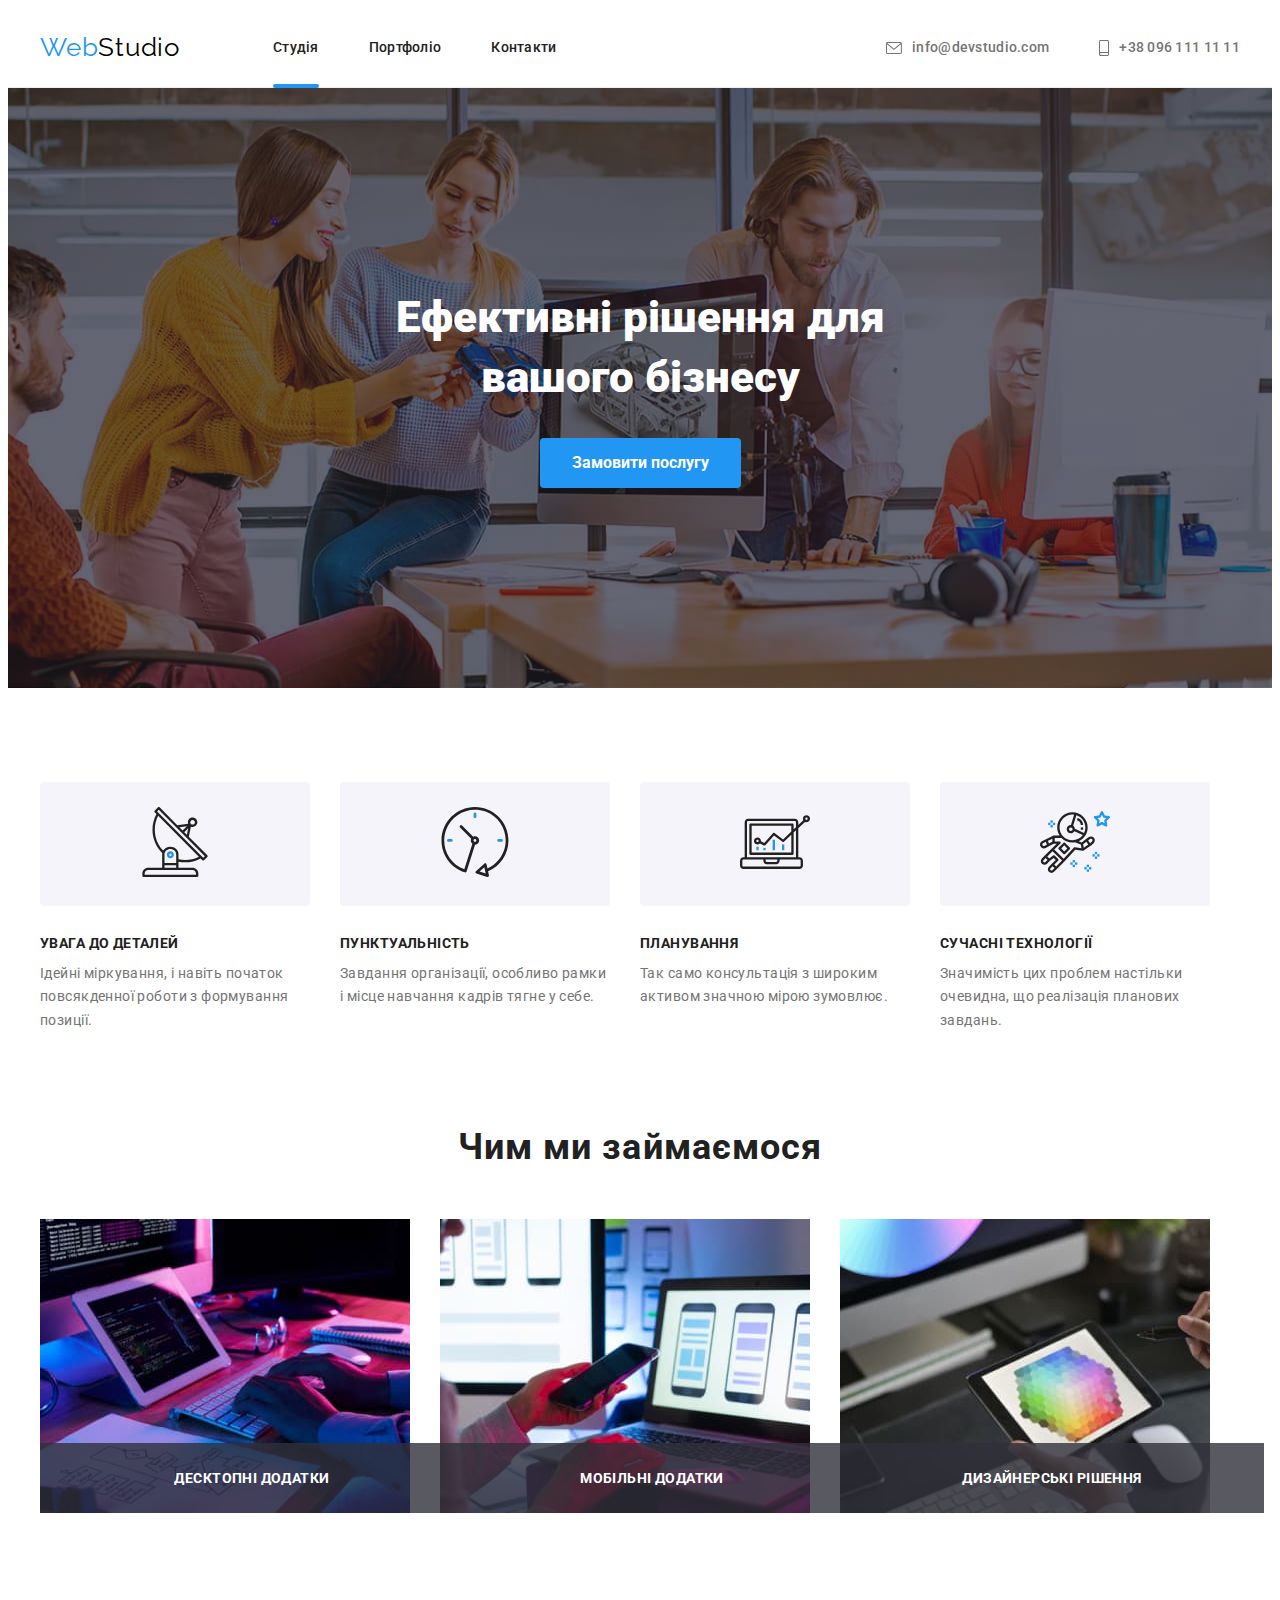
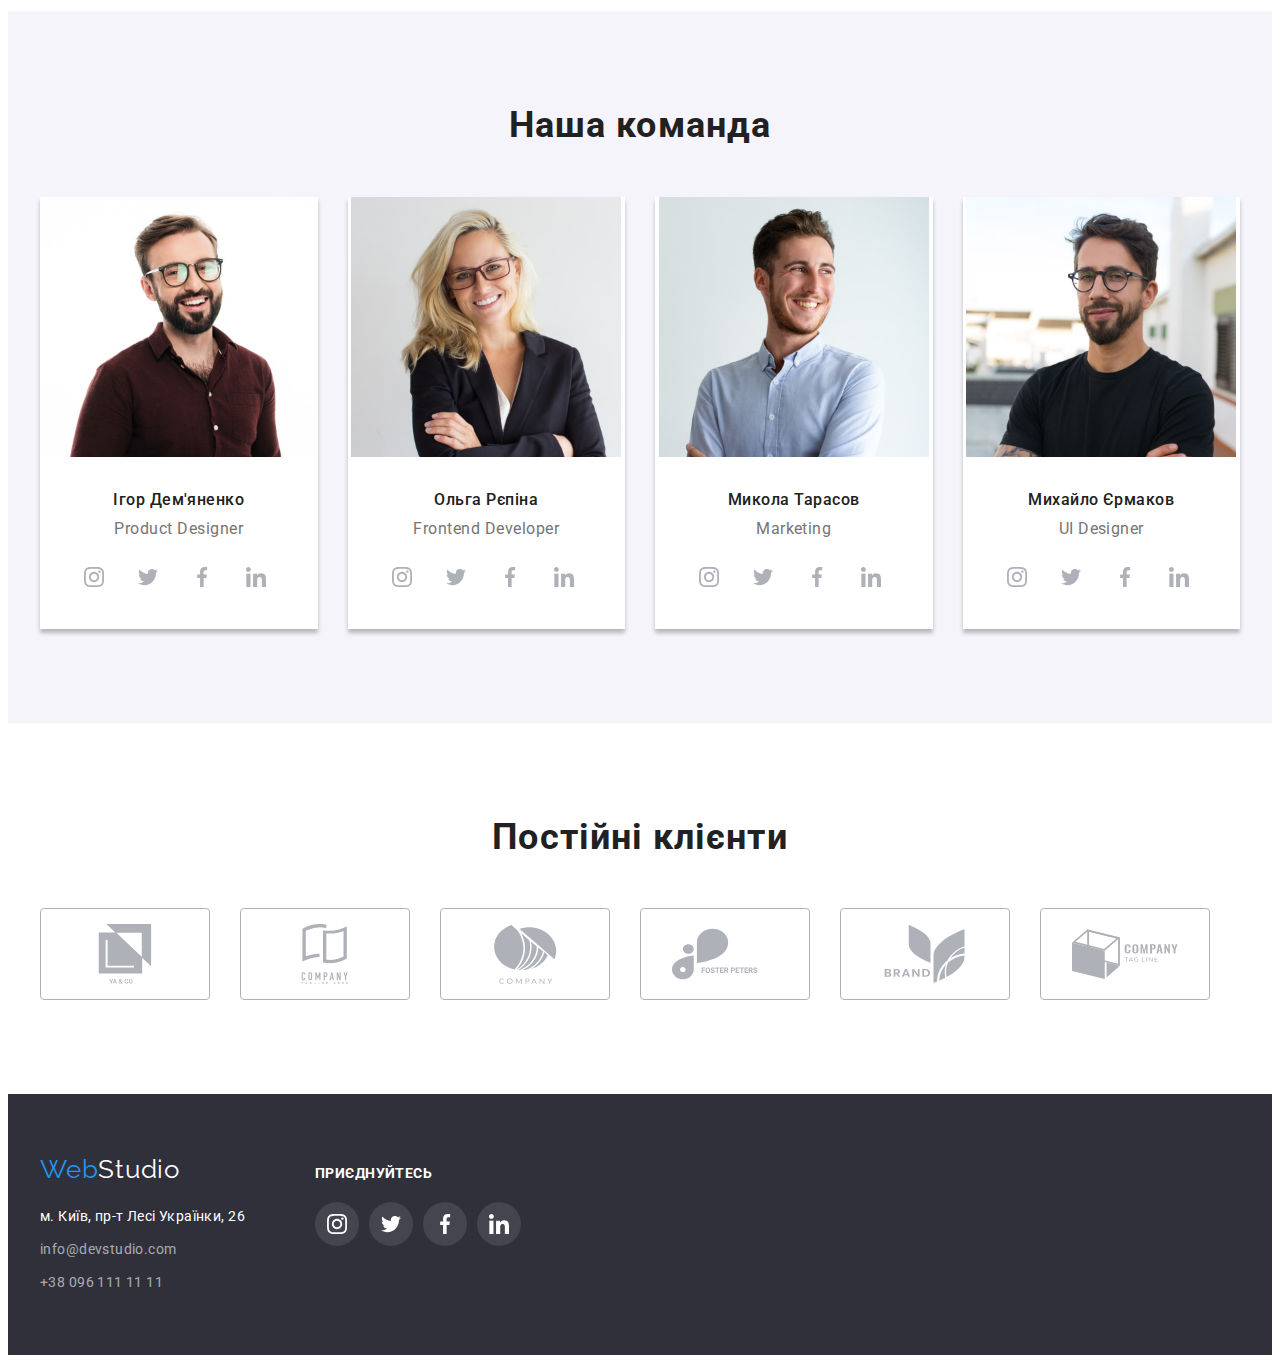
==== index.html @ aee9a431 "add" ====
<!DOCTYPE html>
<html lang="ua">
  <head>
    <meta charset="UTF-8" />
    <meta http-equiv="X-UA-Compatible" content="IE=edge" />
    <meta name="viewport" content="width=device-width, initial-scale=1.0" />
    <title>Студія</title>
    <link rel="preconnect" href="https://fonts.googleapis.com" />
    <link rel="preconnect" href="https://fonts.gstatic.com" crossorigin />
    <link
      href="https://fonts.googleapis.com/css2?family=Raleway:wght@700&family=Roboto:wght@400;500;700;900&display=swap"
      rel="stylesheet"
    />
    <link
      rel="stylesheet"
      href="https://cdnjs.cloudflare.com/ajax/libs/modern-normalize/1.1.0/modern-normalize.min.css"
      integrity="sha512-wpPYUAdjBVSE4KJnH1VR1HeZfpl1ub8YT/NKx4PuQ5NmX2tKuGu6U/JRp5y+Y8XG2tV+wKQpNHVUX03MfMFn9Q=="
      crossorigin="anonymous"
      referrerpolicy="no-referrer"
    />
    <link rel="stylesheet" href="./css/styles.css" />
  </head>
  <body class="body">
    <header class="header">
      <div class="container">
        <a href="" class="header-logo"
          ><span class="front-logo">Web</span>Studio</a
        >
        <nav class="header-nav">
          <ul class="header-list list">
            <li class="header-list-item">
              <a class="header-list-link link active-link studio" href="./index.html"
                >Студія</a>
            </li>
            <li class="header-list-item">
              <a
                class="header-list-link link active-link "
                href="./portfolio.html"
                >Портфоліо</a
              >
            </li>
            <li class="header-list-item">
              <a class="header-list-link link active-link" href="#">Контакти</a>
            </li>
          </ul>
        </nav>
        <div class="header-contacts">
          <ul class="header-list list">
            <li class="header-list-item">
              <a
                class="header-link link active-link"
                href="mailto:info@devstudio.com"
                ><svg class="header-icon-mail icon" width="16" height="12">
                  <use href="./images/icons.svg#icon-mail"></use></svg><span>info@devstudio.com</span></a
              >
            </li>
            <li class="header-list-item">
              <a class="header-link link active-link" href="tel:+380961111111"
                ><svg class="header-icon-tel icon" width="10" height="16">
                  <use href="./images/icons.svg#icon-tel"></use></svg><span>+38 096 111 11 11</span></a
              >
            </li>
          </ul>
        </div>
      </div>
    </header>
    <main>
      <!--Особливості-->
      <section class="hero">
        <div class="container" >
          <h1 class="hero-title">Ефективні рішення для вашого бізнесу</h1>
          <button class="hero-button button" type="button" data-modal-open>
            Замовити послугу
          </button>
        </div>
      </section>

      <!--Наші переваги-->
      <section class="benefits section">
        <div class="container">
          <!--<h2>Наші переваги</h2>-->
          <ul class="benefits-icon-list list">
            <li class="benefits-icon-item">
              <svg class="benefits-icon" width="70" height="70">
                <use href="./images/icons.svg#icon-antenna"></use>
              </svg>
            </li>
            <li class="benefits-icon-item">
              <svg class="benefits-icon" width="70" height="70">
                <use href="./images/icons.svg#icon-clock"></use>
              </svg>
            </li>
            <li class="benefits-icon-item">
              <svg class="benefits-icon" width="70" height="70">
                <use href="./images/icons.svg#icon-diagram"></use>
              </svg>
            </li>
            <li class="benefits-icon-item">
              <svg class="benefits-icon" width="70" height="70">
                <use href="./images/icons.svg#icon-astronaut"></use>
              </svg>
            </li>
          </ul>
          <ul class="benefits-list list">
            <li>
              <h3 class="benefits-title">УВАГА ДО ДЕТАЛЕЙ</h3>
              <p class="benefits-text">
                Ідейні міркування, і навіть початок повсякденної роботи з
                формування позиції.
              </p>
            </li>
            <li>
              <h3 class="benefits-title">ПУНКТУАЛЬНІСТЬ</h3>
              <p class="benefits-text">
                Завдання організації, особливо рамки і місце навчання кадрів
                тягне у себе.
              </p>
            </li>
            <li>
              <h3 class="benefits-title">ПЛАНУВАННЯ</h3>
              <p class="benefits-text">
                Так само консультація з широким активом значною мірою зумовлює.
              </p>
            </li>
            <li>
              <h3 class="benefits-title">СУЧАСНІ ТЕХНОЛОГІЇ</h3>
              <p class="benefits-text">
                Значимість цих проблем настільки очевидна, що реалізація
                планових завдань.
              </p>
            </li>
          </ul>
        </div>
      </section>
      <!--Чим займаємось-->
      <section class="profile section">
        <div class="container">
          <h2 class="profile-title">Чим ми займаємося</h2>
          <ul class="profile-list list">
            <li class="profile-box-item">
              <img src="./images/box1.jpg" alt="робота з кодом" width="370" />
              <div class="profile-box-img">
                <h3 class="profile-box-title">Десктопні додатки</h3>
              </div>
            </li>
            <li class="profile-box-item">
              <img src="./images/box2.jpg" alt="оптимізація" width="370" />
              <div class="profile-box-img">
                <h3 class="profile-box-title">Мобільні додатки</h3>
              </div>
            </li>
            <li class="profile-box-item"><img src="./images/box3.jpg" alt="дизайн" width="370" />
              <div class="profile-box-img">
                <h3 class="profile-box-title">Дизайнерські рішення</h3>
              </div>
            </li>
          </ul>
        </div>
      </section>
      <!--Команда-->
      <section class="team section">
        <div class="container">
          <h2 class="team-title">Наша команда</h2>
          <ul class="team-list list">
            <li class="team-item">
              <img
                src="./images/team1.jpg"
                alt="фото співробітника"
                width="270"
              />
              <div class="team-text">
                <h3 class="team-name">Ігор Дем'яненко</h3>
                <p class="team-profession">Product Designer</p>
                <ul class="cocial-icons list">
                  <li class="cocial-item">
                    <a href="" class="cocial-link link">
                      <svg class="cocial-icon" width="20" height="20">
                        <use href="./images/icons.svg#icon-instagram"></use>
                      </svg>
                    </a>
                  </li>
                  <li class="cocial-item">
                    <a href="" class="cocial-link link"
                      ><svg class="cocial-icon" width="20" height="20">
                        <use href="./images/icons.svg#icon-twitter"></use>
                      </svg>
                    </a>
                  </li>
                  <li class="cocial-item">
                    <a href="" class="cocial-link link"
                      ><svg class="cocial-icon" width="20" height="20">
                        <use href="./images/icons.svg#icon-facebook"></use>
                      </svg>
                    </a>
                  </li>
                  <li class="cocial-item">
                    <a href="" class="cocial-link link"
                      ><svg class="cocial-icon" width="20" height="20">
                        <use href="./images/icons.svg#icon-linkedin"></use>
                      </svg>
                    </a>
                  </li>
                </ul>
              </div>
            </li>
            <li class="team-item">
              <img
                src="./images/team2.jpg"
                alt="фото співробітника"
                width="270"
              />
              <div class="team-text">
                <h3 class="team-name">Ольга Рєпіна</h3>
                <p class="team-profession">Frontend Developer</p>
                <ul class="cocial-icons list">
                  <li class="cocial-item">
                    <a href="" class="cocial-link link">
                      <svg class="cocial-icon" width="20" height="20">
                        <use href="./images/icons.svg#icon-instagram"></use>
                      </svg>
                    </a>
                  </li>
                  <li class="cocial-item">
                    <a href="" class="cocial-link link"
                      ><svg class="cocial-icon" width="20" height="20">
                        <use href="./images/icons.svg#icon-twitter"></use>
                      </svg>
                    </a>
                  </li>
                  <li class="cocial-item">
                    <a href="" class="cocial-link link"
                      ><svg class="cocial-icon" width="20" height="20">
                        <use href="./images/icons.svg#icon-facebook"></use>
                      </svg>
                    </a>
                  </li>
                  <li class="cocial-item">
                    <a href="" class="cocial-link link"
                      ><svg class="cocial-icon" width="20" height="20">
                        <use href="./images/icons.svg#icon-linkedin"></use>
                      </svg>
                    </a>
                  </li>
                </ul>
              </div>
            </li>
            <li class="team-item">
              <img
                src="./images/team3.jpg"
                alt="фото співробітника"
                width="270"
              />
              <div class="team-text">
                <h3 class="team-name">Микола Тарасов</h3>
                <p class="team-profession">Marketing</p>
                <ul class="cocial-icons list">
                  <li class="cocial-item">
                    <a href="" class="cocial-link link">
                      <svg class="cocial-icon" width="20" height="20">
                        <use href="./images/icons.svg#icon-instagram"></use>
                      </svg>
                    </a>
                  </li>
                  <li class="cocial-item">
                    <a href="" class="cocial-link link"
                      ><svg class="cocial-icon" width="20" height="20">
                        <use href="./images/icons.svg#icon-twitter"></use>
                      </svg>
                    </a>
                  </li>
                  <li class="cocial-item">
                    <a href="" class="cocial-link link"
                      ><svg class="cocial-icon" width="20" height="20">
                        <use href="./images/icons.svg#icon-facebook"></use>
                      </svg>
                    </a>
                  </li>
                  <li class="cocial-item">
                    <a href="" class="cocial-link link"
                      ><svg class="cocial-icon" width="20" height="20">
                        <use href="./images/icons.svg#icon-linkedin"></use>
                      </svg>
                    </a>
                  </li>
                </ul>
              </div>
            </li>
            <li class="team-item">
              <img
                src="./images/team4.jpg"
                alt="фото співробітника"
                width="270"
              />
              <div class="team-text">
                <h3 class="team-name">Михайло Єрмаков</h3>
                <p class="team-profession">UI Designer</p>
                <ul class="cocial-icons list">
                  <li class="cocial-item">
                    <a href="" class="cocial-link link">
                      <svg class="cocial-icon" width="20" height="20">
                        <use href="./images/icons.svg#icon-instagram"></use>
                      </svg>
                    </a>
                  </li>
                  <li class="cocial-item">
                    <a href="" class="cocial-link link"
                      ><svg class="cocial-icon" width="20" height="20">
                        <use href="./images/icons.svg#icon-twitter"></use>
                      </svg>
                    </a>
                  </li>
                  <li class="cocial-item">
                    <a href="" class="cocial-link link"
                      ><svg class="cocial-icon" width="20" height="20">
                        <use href="./images/icons.svg#icon-facebook"></use>
                      </svg>
                    </a>
                  </li>
                  <li class="cocial-item">
                    <a href="" class="cocial-link link"
                      ><svg class="cocial-icon" width="20" height="20">
                        <use href="./images/icons.svg#icon-linkedin"></use>
                      </svg>
                    </a>
                  </li>
                </ul>
              </div>
            </li>
          </ul>
        </div>
      </section>
      <!-- Постійні клієнти -->
      <section class="customers section">
        <div class="container">
          <h2 class="customers-title">Постійні клієнти</h2>
          <ul class="customers-list list">
            <li class="customers-item">
              <a href="" class="customers-link link"
                ><svg class="customers-icon" width="106" height="60">
                  <use href="./images/icons.svg#icon-yaco" ></use></svg></a>
            </li>
            <li class="customers-item">
              <a href="" class="customers-link link"
                ><svg class="customers-icon" width="106" height="60">
                  <use href="./images/icons.svg#icon-tagline" ></use></svg></a>
            </li>
            <li class="customers-item">
              <a href="" class="customers-link link"
                ><svg class="customers-icon" width="106" height="60">
                  <use href="./images/icons.svg#icon-company" ></use></svg></a>
            </li>
            <li class="customers-item">
              <a href="" class="customers-link link"
                ><svg class="customers-icon" width="106" height="60">
                  <use href="./images/icons.svg#icon-foster" ></use></svg></a>
            </li>
            <li class="customers-item">
              <a href="" class="customers-link link"
                ><svg class="customers-icon" width="106" height="60">
                  <use href="./images/icons.svg#icon-brand" ></use></svg></a>
            </li>
            <li class="customers-item">
              <a href="" class="customers-link link"
                ><svg class="customers-icon" width="106" height="60">
                  <use href="./images/icons.svg#icon-tag-line" ></use></svg></a>
            </li>
          </ul>
        </div>
      </section>
    </main>
    <footer class="footer">
      <div class="container">
        <div class="footer-address">
          <a href="" class="footer-logo"
            ><span class="front-logo">Web</span>Studio</a
          >
          <address class="address">
            <ul class="footer-list list">
              <li class="address-item">
                <a
                  class="address-map-link link active-link"
                  href="https://goo.gl/maps/F1iqAHA5WDpbXQDT6"
                  target="_blank"
                  rel="noopener noreferrer nofollow"
                  >м. Київ, пр-т Лесі Українки, 26</a
                >
              </li>
              <li class="address-item">
                <a
                  class="address-mail-link link active-link"
                  href="mailto:info@devstudio.com"
                  >info@devstudio.com</a
                >
              </li>
              <li class="address-item">
                <a
                  class="address-tel-link link active-link"
                  href="tel:+380961111111"
                  >+38 096 111 11 11</a
                >
              </li>
            </ul>
          </address>
        </div>
        <div class="footer-cocial-icons">
          <h3 class="footer-title">приєднуйтесь</h3>
          <ul class="cocial-icons list">
            <li class="cocial-item footer-cocial-item">
              <a href="" class="cocial-link link footer-cocial-link">
                <svg class="cocial-icon" width="20" height="20">
                  <use href="./images/icons.svg#icon-instagram"></use>
                </svg>
              </a>
            </li>
            <li class="cocial-item footer-cocial-item">
              <a href="" class="cocial-link link footer-cocial-link"
                ><svg class="cocial-icon" width="20" height="20">
                  <use href="./images/icons.svg#icon-twitter"></use>
                </svg>
              </a>
            </li>
            <li class="cocial-item footer-cocial-item">
              <a href="" class="cocial-link link footer-cocial-link"
                ><svg class="cocial-icon" width="20" height="20">
                  <use href="./images/icons.svg#icon-facebook"></use>
                </svg>
              </a>
            </li>
            <li class="cocial-item footer-cocial-item">
              <a href="" class="cocial-link link footer-cocial-link"
                ><svg class="cocial-icon" width="20" height="20">
                  <use href="./images/icons.svg#icon-linkedin"></use>
                </svg>
              </a>
            </li>
          </ul>
        </div>
      </div>
    </footer>
    <div class="modal-backdrop is-hidden " data-modal>
      <div class="modal">
        <div class="close-sign" data-modal-close>
          <svg class="modal-icon" width="18" height="18">
            <use href="./images/close.svg#icon-close"></use>
          </svg>
        </div>
      </div>
    </div>
    <script src="./js/modal.js"></script>
  </body>
</html>
---- css/styles.css ----
:root {
  --main-color: #212121;
  --link-color: #757575;
  --active-color: #2196f3;
  --background-footer-color: #2f303a;
  --white-color: #ffffff;
  --header-logo-color: #000000;
  --background-hero-color: #2f303a;
  --filters-button-background-color: #f5f4fa;
  --border-color: #eeeeee;
  --team-background-color: #f5f4fa;
}
h1,
h2,
h3,
p {
  margin: 0;
}
.main {
  background: var(--white-color);
}
.body {
  font-family: "Roboto", sans-serif;
}
.container {
  max-width: 1200px;
  margin: 0 auto;
  padding: 0 15px;
}
.section {
  padding: 94px 0;
}
.link {
  text-decoration: none;
  
}
.list {
  list-style: none;
  margin: 0;
  padding-left: 0;
}

.header .container {
  display: flex;
  align-items: center;
}
.header {
  border-bottom: 1px solid var(--border-color);
}
.header-logo {
  margin-right: 93px;
  font-family: "Raleway";
  font-size: 26px;
  line-height: 31px;
  letter-spacing: 0.03em;
  color: var(--header-logo-color);
  text-decoration: none;
}
.front-logo {
  color: var(--active-color);
}
.header-list {
  display: flex;
}

.header-list-item:not(:first-child) {
  margin-left: 50px;
}
.header-contacts {
  margin-left: auto;
}
.header-list-item {
  font-weight: 500;
  font-size: 14px;
  line-height: 1.14;
  letter-spacing: 0.02em;
}

.header-list-item {
  position: relative;
}

.header-list-item .studio::after {
  content: "";
  position: absolute;
  width: 100%;
  border-bottom: 4px solid var(--active-color);
  border-radius: 2px;
  left: 0;
  bottom: -1px;
  transition: 250ms cubic-bezier(0.4, 0, 0.2, 1);
} 

.header-list-item .portfolio::after {
  content: "";
  position: absolute;
  width: 100%;
  border-bottom: 4px solid var(--active-color);
  border-radius: 2px;
  left: 0;
  bottom: -1px;
  transition: 250ms cubic-bezier(0.4, 0, 0.2, 1);
}

.header-list-link {
  color: var(--main-color);
  padding: 32px 0 31px;
  display: block;
}

.header-link {
  display: flex;
  align-items: center;
  padding: 32px 0 31px;
  color: var(--link-color);
  fill: var(--link-color);
}

.icon {
  margin-right: 10px;
}

.active-link {
  transition: 250ms cubic-bezier(0.4, 0, 0.2, 1);
}

.active-link:hover,
.active-link:focus {
  color: var(--active-color);
  fill: var(--active-color);
}

.hero {
  padding-top: 200px;
  padding-bottom: 200px;
  background: var(--background-hero-color);
  text-align: center;
  background-image: linear-gradient(
      rgba(47, 48, 58, 0.4),
      rgba(47, 48, 58, 0.4)
    ),
    url(../images/bg-hero.jpg);
  background-repeat: no-repeat;
  background-position: center;
}

.hero-title {
  margin: 0 auto 30px;
  width: 645px;
  font-weight: 900;
  font-size: 44px;
  line-height: 1.36;
  color: var(--white-color);
}
.button {
  font-family: "Roboto";
  cursor: pointer;
  border-radius: 4px;
}
.hero-button {
  padding: 10px 32px;
  font-weight: 700;
  font-size: 16px;
  line-height: 1.87;
  color: var(--white-color);
  background-color: var(--active-color);
  border: none;
}

/* Наші переваги */

.benefits-title {
  margin-bottom: 10px;
  font-size: 14px;
  line-height: 1.14;
  letter-spacing: 0.03em;
  text-transform: uppercase;
  color: var(--main-color);
}
.benefits-list {
  display: flex;
}
.benefits-icon-list {
  display: flex;
}
.benefits-icon-item {
  padding: 25px 100px;
  background-color: var(--team-background-color);
  border-radius: 4px;
  margin-right: 30px;
  margin-bottom: 30px;
}
.benefits-icon-item:last-child {
  margin-right: 0;
}

.benefits-list li:not(:first-child) {
  margin-left: 30px;
}
.benefits-list li {
  width: 270px;
}
.benefits-text {
  font-size: 14px;
  line-height: 1.71;
  letter-spacing: 0.03em;
  color: var(--link-color);
}

/* Чим займаємось */
.profile {
  padding-top: 0;
}
.profile-title {
  margin-bottom: 50px;
  text-align: center;
  font-size: 36px;
  line-height: 1.16;
  letter-spacing: 0.03em;
  color: var(--main-color);
}
.profile-list {
  display: flex;
}
.profile-list li:not(:first-child) {
  margin-left: 30px;
}

.profile-box-item {
  position: relative;
}

.profile-box-img {
  position: absolute;
  top: 224px ;
  padding: 27px;
  width: 100%;
  background-color: rgba(47, 48, 58, 0.8);
}

.profile-box-title {
  font-size: 14px;
  line-height: 16px;
  text-align: center;
  letter-spacing: 0.03em;
  text-transform: uppercase;
  color: var(--white-color);
}

/* Команда */

.team {
  background: var(--team-background-color);
}

.team-item {
  background-color: var(--white-color);
  box-shadow: 0px 4px 4px rgba(0, 0, 0, 0.25);
}
.team-title {
  text-align: center;
  margin-bottom: 50px;
  font-size: 36px;
  line-height: 1.16;
  letter-spacing: 0.03em;
  color: var(--main-color);
}
.team-list {
  display: flex;
  margin-right: -30px;
}
.team-item {
  flex-basis: calc((100% - 30px) / 4);
  margin-right: 30px;
  text-align: center;
}
.team-name {
  margin-bottom: 10px;
  font-weight: 500;
  font-size: 16px;
  line-height: 1.18;
  letter-spacing: 0.03em;
  color: var(--main-color);
}
.team-profession {
  margin-bottom: 16px;
  font-size: 16px;
  line-height: 1.18;
  letter-spacing: 0.03em;
  color: var(--link-color);
}
.team-text {
  padding: 30px 32px;
}
.cocial-icons {
  display: flex;
}
.cocial-item {
  width: 44px;
  height: 44px;
  margin-right: 10px;
  border-radius: 50%;
  transition: 250ms cubic-bezier(0.4, 0, 0.2, 1);
}
.cocial-item:last-child {
  margin-right: 0;
}
.cocial-link {
  width: 100%;
  height: 100%;
  display: flex;
  align-items: center;
  justify-content: center;
  fill: #afb1b8;
  transition: 250ms cubic-bezier(0.4, 0, 0.2, 1);
 
  
}
.cocial-item:hover {
  background-color: var(--active-color);
}
.cocial-link:hover {
  fill: var(--white-color);
}
.cocial-link:focus {
  background-color: var(--active-color);
  fill: var(--white-color);
}
/* Постійні клієнти */

.customers-title {
  text-align: center;
  margin-bottom: 50px;
  font-size: 36px;
  line-height: 1.16;
  letter-spacing: 0.03em;
  color: var(--main-color);
}
.customers-item {
  margin-right: 30px;
}
.customers-item:last-child {
  margin-right: 0;
}
.customers-link {
  display: flex;
  fill: #afb1b8;
  padding: 15px 31px;
  border: 1px solid #afb1b8;
  border-radius: 4px;
  transition: 250ms cubic-bezier(0.4, 0, 0.2, 1);
  
}
.customers-list {
  display: flex;
}

.customers-link:hover,
.customers-link:focus {
  border-color: var(--active-color);
  fill: var(--active-color);
}
/* Футер */
.footer {
  padding: 60px 0;
  background: var(--background-footer-color);
}
.footer-logo {
  margin-bottom: 20px;
  display: inline-block;
  font-family: "Raleway";
  font-size: 26px;
  line-height: 31px;
  letter-spacing: 0.03em;
  color: var(--white-color);
  text-decoration: none;
}
.address-item {
  font-style: normal;
  font-size: 14px;
  line-height: 1.71;
  letter-spacing: 0.03em;
  color: rgba(255, 255, 255, 0.6);
}
.address-map-link {
  display: inline-block;
  margin-bottom: 9px;
  color: var(--white-color);
}
.address-mail-link {
  display: inline-block;
  margin-bottom: 9px;
  color: inherit;
}
.address-tel-link {
  display: inline-block;
  color: inherit;
}
.footer .container {
  display: flex;
}
.footer-title {
  margin-bottom: 20px;
  font-size: 14px;
  line-height: 1.14;
  letter-spacing: 0.03em;
  text-transform: uppercase;
  color: var(--white-color);
}
.footer-cocial-item {
  background-color: rgba(255, 255, 255, 0.1);
}
.footer-cocial-link {
  fill: var(--white-color);
}
.footer-cocial-icons {
  margin-left: 70px;
  padding-top: 12px;
}

/* Сторінка Портфоліо */

.visually-hidden {
  display: none;
}

.filters-list {
  display: flex;
  justify-content: center;
  margin-bottom: 50px;
  
}

.filters-list-item:not(:first-child) {
  margin-left: 8px;
}
.filters-button {
  transition:  250ms cubic-bezier(0.4, 0, 0.2, 1);
  padding: 6px 22px;
  font-weight: 500;
  font-size: 16px;
  line-height: 1.62;
  text-align: center;
  letter-spacing: 0.03em;
  color: var(--main-color);
  background-color: var(--filters-button-background-color);
  border-width: 0px;
}
.filters-button:hover,
.filters-button:focus {
  color: var(--white-color);
  background-color: var(--active-color);
}
.filters-list-item:hover,
.filters-list-item:focus {
  box-shadow: 0 4px 4px 0 rgba(0, 0, 0, 0.25);
}
.filters-list-item {
  border-radius: 4px;
}

   /* Проекти */

.projects-list {
  display: flex;
  flex-wrap: wrap;
  margin-right: -30px;
}
.projects-img {
  display: block;
}
.projects {
  padding: 20px 24px;
  border: 1px solid var(--border-color);
}

.projects-item {
  cursor: pointer;
}

.projects-item:hover {
  box-shadow: 0 4px 4px 0 rgba(0, 0, 0, 0.25);
}
.projects-list li {
  flex-basis: calc((100% - 30px) / 4);
  margin-right: 30px;
  margin-top: 30px;
}
.projects-list li:nth-child(-n + 3) {
  margin-top: 0px;
}
.projects-list-title {
  margin-bottom: 4px;
  font-size: 18px;
  line-height: 2;
  letter-spacing: 0.06em;
  color: var(--main-color);
}
.projects-list-text {
  font-size: 16px;
  line-height: 1.87;
  letter-spacing: 0.03em;
  color: var(--link-color);
}

.img-wrapper { 
  position: relative;
  overflow: hidden;
}

.projects-box {
  position: absolute;
  top: 0px;
  padding: 63px 24px;
  background: rgba(33, 150, 243, 0.9);
  transform: translateY(100%);
  transition: transform 250ms cubic-bezier(0.4, 0, 0.2, 1);
  
}

.projects-item:hover .projects-box {
  transform: translateY(0);
}

.projects-box-text {
  font-size: 18px;
  line-height: 28px;
  letter-spacing: 0.03em;
  color: var(--white-color);
}

.modal-backdrop {
  position: fixed;
  top: 0;
  bottom: 0;
  left: 0;
  right: 0;
  background-color: rgba(0, 0, 0, 0.2);
  transition: opacity 500ms, visibility 500ms;
}

.modal-backdrop.is-hidden .modal {
  transform:translate(-50%, -50%) rotate(-180deg);
}

.modal {
  width: 528px;
  height: 581px;
  position: absolute;
  top: 50%;
  left: 50%;
  background-color: #f5f4fa;
  border-radius: 4px;
  transform: translate(-50%, -50%) rotate(0);
  transition: transform 300ms linear;
}



.modal .close-sign {
  position: absolute;
  display: flex;
  justify-content: center;
  cursor: pointer;
  align-items: center;
  top: 0;
  right: 20px;
  border: 1px solid rgba(0, 0, 0, 0.1);
  border-radius: 50%;
  padding: 9px 10px;
  background-color: var(--white-color);
}

.modal-icon {
  color: var(--header-logo-color);
}

.is-hidden {
  visibility: hidden;
  opacity: 0;
  pointer-events: none;
}
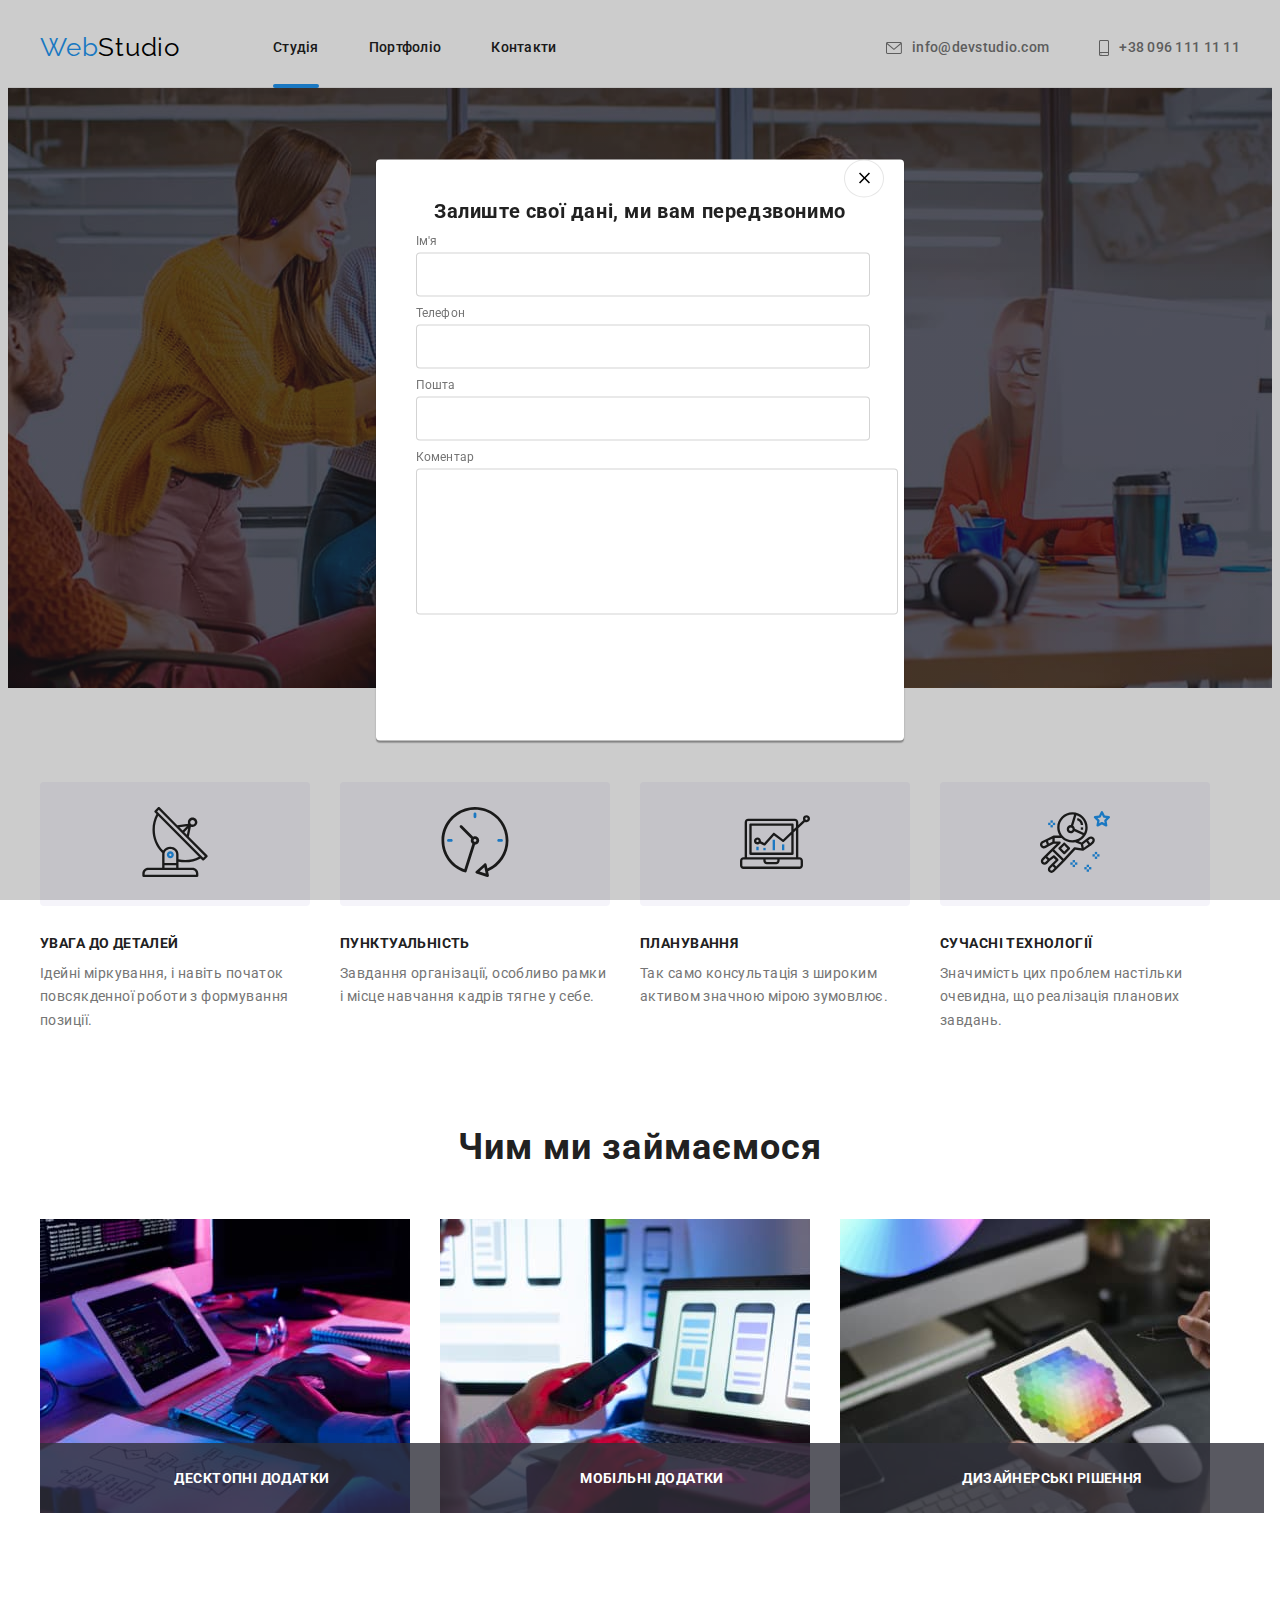
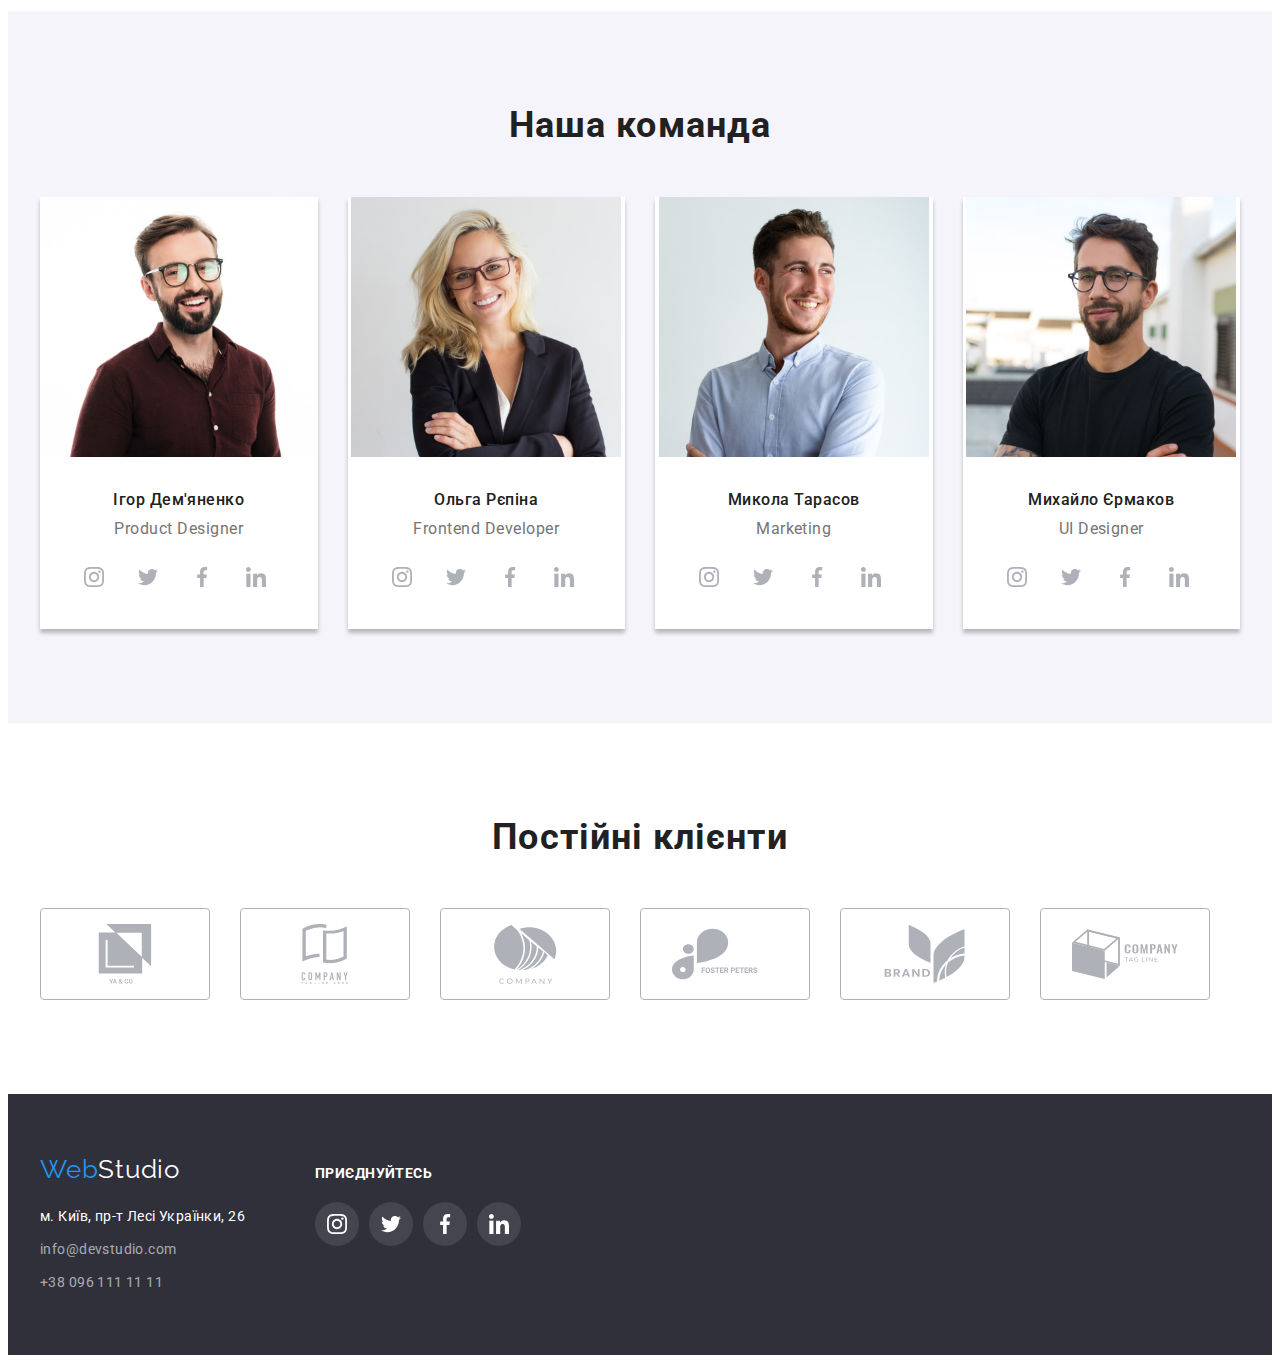
==== commit 0522448d: "add" ====
--- a/index.html
+++ b/index.html
@@ -29,12 +29,15 @@
         <nav class="header-nav">
           <ul class="header-list list">
             <li class="header-list-item">
-              <a class="header-list-link link active-link studio" href="./index.html"
-                >Студія</a>
+              <a
+                class="header-list-link link active-link studio"
+                href="./index.html"
+                >Студія</a
+              >
             </li>
             <li class="header-list-item">
               <a
-                class="header-list-link link active-link "
+                class="header-list-link link active-link"
                 href="./portfolio.html"
                 >Портфоліо</a
               >
@@ -51,13 +54,15 @@
                 class="header-link link active-link"
                 href="mailto:info@devstudio.com"
                 ><svg class="header-icon-mail icon" width="16" height="12">
-                  <use href="./images/icons.svg#icon-mail"></use></svg><span>info@devstudio.com</span></a
+                  <use href="./images/icons.svg#icon-mail"></use></svg>
+                <span>info@devstudio.com</span></a
               >
             </li>
             <li class="header-list-item">
               <a class="header-link link active-link" href="tel:+380961111111"
                 ><svg class="header-icon-tel icon" width="10" height="16">
-                  <use href="./images/icons.svg#icon-tel"></use></svg><span>+38 096 111 11 11</span></a
+                  <use href="./images/icons.svg#icon-tel"></use></svg>
+                <span>+38 096 111 11 11</span></a
               >
             </li>
           </ul>
@@ -67,7 +72,7 @@
     <main>
       <!--Особливості-->
       <section class="hero">
-        <div class="container" >
+        <div class="container">
           <h1 class="hero-title">Ефективні рішення для вашого бізнесу</h1>
           <button class="hero-button button" type="button" data-modal-open>
             Замовити послугу
@@ -149,7 +154,8 @@
                 <h3 class="profile-box-title">Мобільні додатки</h3>
               </div>
             </li>
-            <li class="profile-box-item"><img src="./images/box3.jpg" alt="дизайн" width="370" />
+            <li class="profile-box-item">
+              <img src="./images/box3.jpg" alt="дизайн" width="370" />
               <div class="profile-box-img">
                 <h3 class="profile-box-title">Дизайнерські рішення</h3>
               </div>
@@ -337,32 +343,38 @@
             <li class="customers-item">
               <a href="" class="customers-link link"
                 ><svg class="customers-icon" width="106" height="60">
-                  <use href="./images/icons.svg#icon-yaco" ></use></svg></a>
+                  <use href="./images/icons.svg#icon-yaco"></use></svg>
+              </a>
             </li>
             <li class="customers-item">
               <a href="" class="customers-link link"
                 ><svg class="customers-icon" width="106" height="60">
-                  <use href="./images/icons.svg#icon-tagline" ></use></svg></a>
+                  <use href="./images/icons.svg#icon-tagline"></use></svg>
+              </a>
             </li>
             <li class="customers-item">
               <a href="" class="customers-link link"
                 ><svg class="customers-icon" width="106" height="60">
-                  <use href="./images/icons.svg#icon-company" ></use></svg></a>
+                  <use href="./images/icons.svg#icon-company"></use></svg>
+              </a>
             </li>
             <li class="customers-item">
               <a href="" class="customers-link link"
                 ><svg class="customers-icon" width="106" height="60">
-                  <use href="./images/icons.svg#icon-foster" ></use></svg></a>
+                  <use href="./images/icons.svg#icon-foster"></use></svg>
+              </a>
             </li>
             <li class="customers-item">
               <a href="" class="customers-link link"
                 ><svg class="customers-icon" width="106" height="60">
-                  <use href="./images/icons.svg#icon-brand" ></use></svg></a>
+                  <use href="./images/icons.svg#icon-brand"></use></svg>
+              </a>
             </li>
             <li class="customers-item">
               <a href="" class="customers-link link"
                 ><svg class="customers-icon" width="106" height="60">
-                  <use href="./images/icons.svg#icon-tag-line" ></use></svg></a>
+                  <use href="./images/icons.svg#icon-tag-line"></use></svg>
+              </a>
             </li>
           </ul>
         </div>
@@ -437,13 +449,55 @@
         </div>
       </div>
     </footer>
-    <div class="modal-backdrop is-hidden " data-modal>
+    <div class="modal-backdrop" data-modal>
       <div class="modal">
         <div class="close-sign" data-modal-close>
           <svg class="modal-icon" width="18" height="18">
             <use href="./images/close.svg#icon-close"></use>
           </svg>
         </div>
+        <form name="form-data" class="modal-form">
+          <h3 class="form-title">Залиште свої дані, ми вам передзвонимо</h3>
+          <div class="input-line">
+            <label for="user-name" class="modal-label">Ім'я</label>
+            <input
+              name="user-name"
+              id="user-name"
+              type="text"
+              class="modal-input"
+            />
+          </div>
+          
+          <div class="input-line">
+            <label for="user-tel" class="modal-label">Телефон</label>
+            <input 
+              name="user-tel" 
+              id="user-tel" 
+              type="tel" 
+              class="modal-input" />
+          </div>
+         
+          <div class="input-line">
+            <label for="user-mail" class="modal-label">Пошта</label>
+            <input
+              name="user-mail"
+              id="user-mail"
+              type="email"
+              class="modal-input"
+            /> 
+          </div>
+          <div class="input-line">
+            <label for="coment-text" class="modal-label">Коментар</label>
+            <textarea 
+              name="coment-text" 
+              id="coment-text"
+              class="modal-textarea"
+              placeholder="Введіть текст">
+            </textarea>
+          </div>
+          
+         
+        </form>
       </div>
     </div>
     <script src="./js/modal.js"></script>
--- a/css/styles.css
+++ b/css/styles.css
@@ -549,8 +549,9 @@
   position: absolute;
   top: 50%;
   left: 50%;
-  background-color: #f5f4fa;
+  background-color: var(--white-color);
   border-radius: 4px;
+  box-shadow: 0px 1px 3px rgba(0, 0, 0, 0.12), 0px 1px 1px rgba(0, 0, 0, 0.14), 0px 2px 1px rgba(0, 0, 0, 0.2);
   transform: translate(-50%, -50%) rotate(0);
   transition: transform 300ms linear;
 }
@@ -579,4 +580,51 @@
   visibility: hidden;
   opacity: 0;
   pointer-events: none;
-}+}
+
+.modal-form {
+  padding: 40px;
+}
+
+.form-title {
+  text-align: center;
+  margin: 0 auto 12px;
+  font-size: 20px;
+  line-height: 1.15;
+  letter-spacing: 0.03em;
+  color: var(--main-color);
+}
+
+.modal-input {
+  width: 100%;
+  height: 40px;
+  margin-bottom: 10px;
+  border: 1px solid rgba(33, 33, 33, 0.2);
+  border-radius: 4px
+}
+
+.modal-label {
+  display: block;
+  font-size: 12px;
+  line-height: 1.16;
+  letter-spacing: 0.01em;
+  color: var(--link-color);
+  margin-bottom: 4px;
+}
+
+.modal-textarea {
+  width: 100%;
+  height: 120px;
+  border: 1px solid rgba(33, 33, 33, 0.2);
+  border-radius: 4px;
+  resize: none;
+  padding: 12px 16px;
+}
+ 
+.modal-textarea::placeholder {
+  font-size: 12px;
+  line-height: 14px;
+  letter-spacing: 0.01em;
+  color: rgba(117, 117, 117, 0.5);
+}  
+
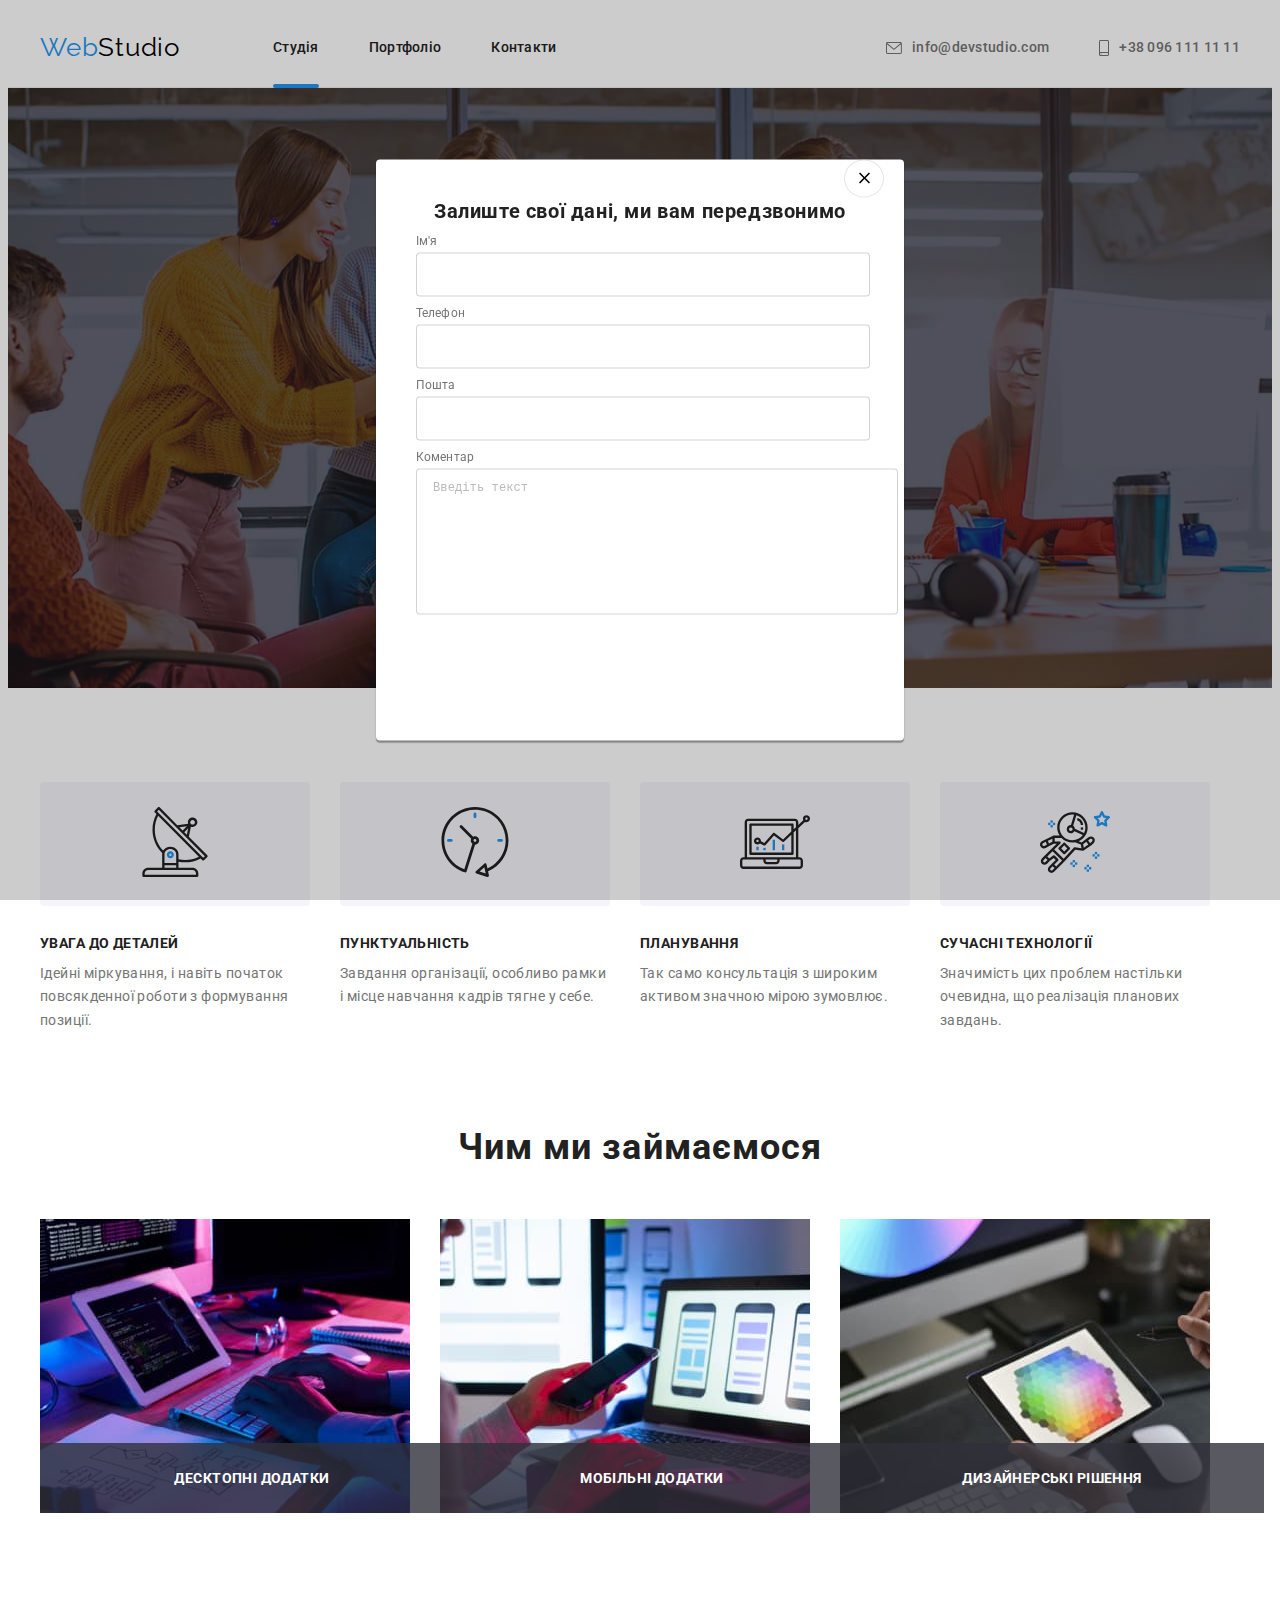
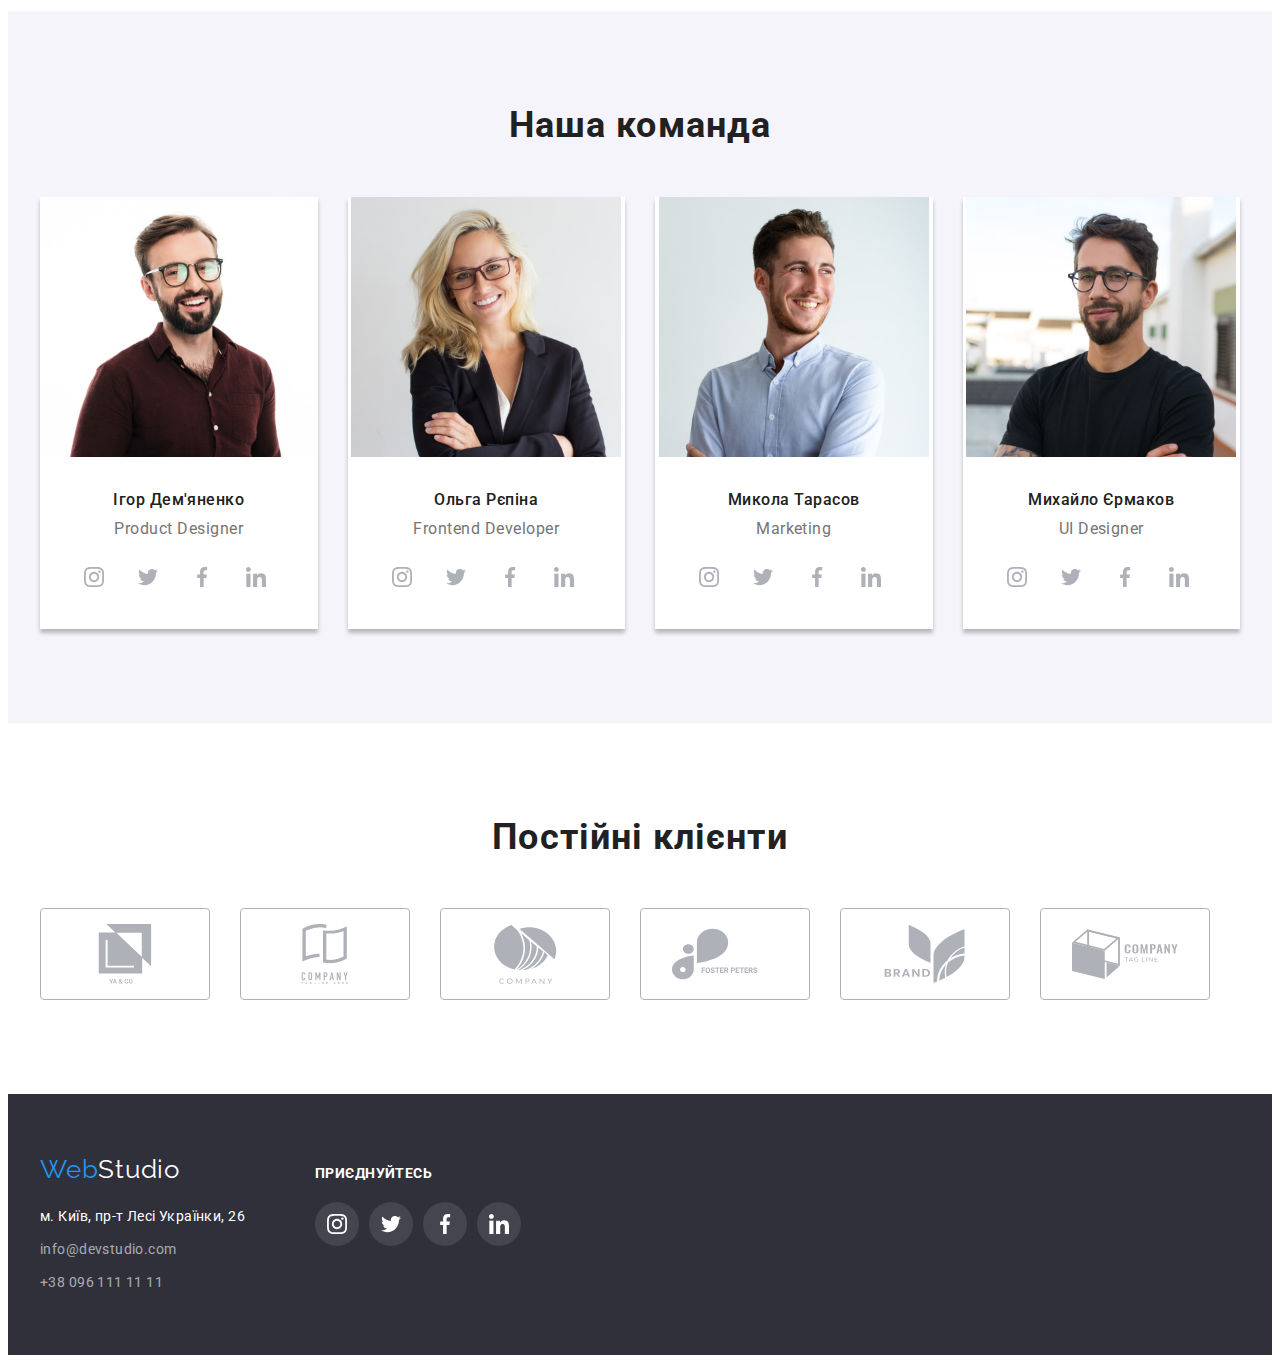
==== commit d98f22a0: "add" ====
--- a/index.html
+++ b/index.html
@@ -488,12 +488,7 @@
           </div>
           <div class="input-line">
             <label for="coment-text" class="modal-label">Коментар</label>
-            <textarea 
-              name="coment-text" 
-              id="coment-text"
-              class="modal-textarea"
-              placeholder="Введіть текст">
-            </textarea>
+            <textarea name="coment-text" id="coment-text" placeholder="Введіть текст" class="modal-textarea" ></textarea>
           </div>
           
          
--- a/css/styles.css
+++ b/css/styles.css
@@ -623,7 +623,7 @@
  
 .modal-textarea::placeholder {
   font-size: 12px;
-  line-height: 14px;
+  line-height: 1.16;
   letter-spacing: 0.01em;
   color: rgba(117, 117, 117, 0.5);
 }  
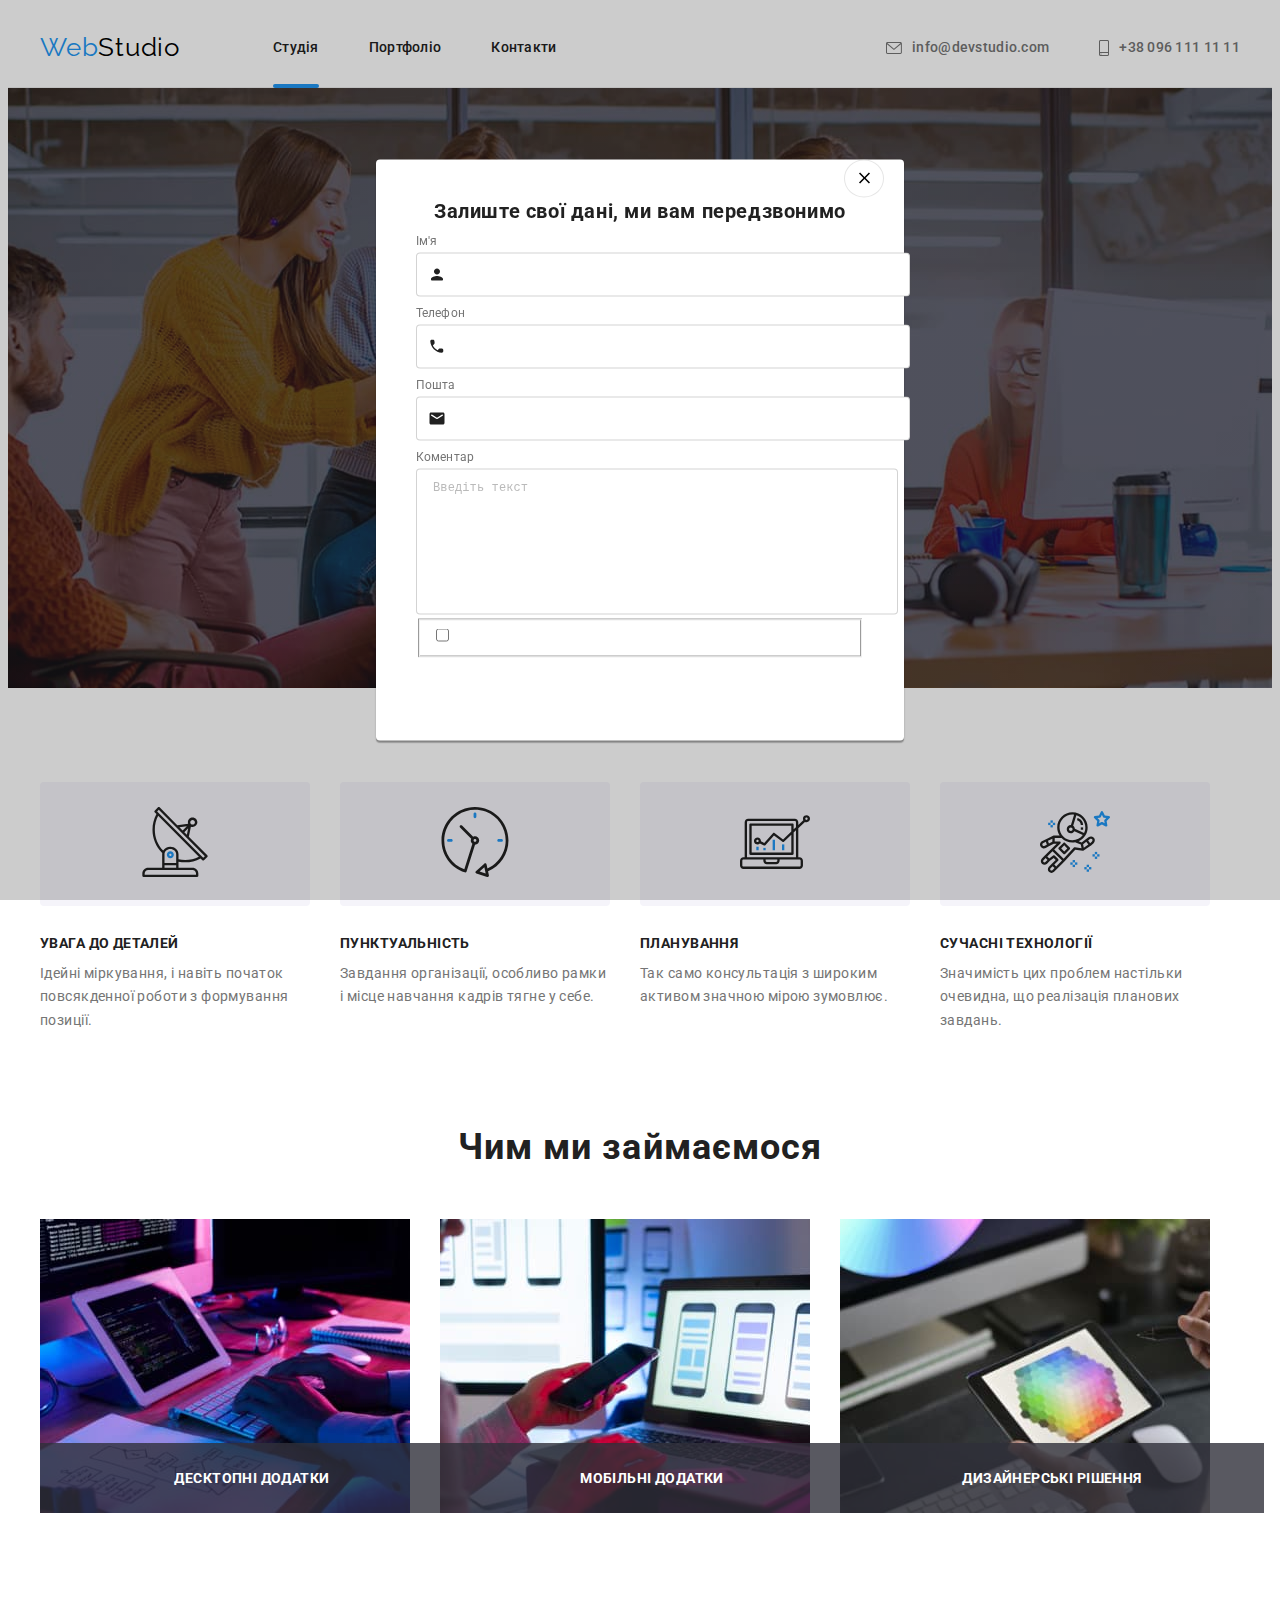
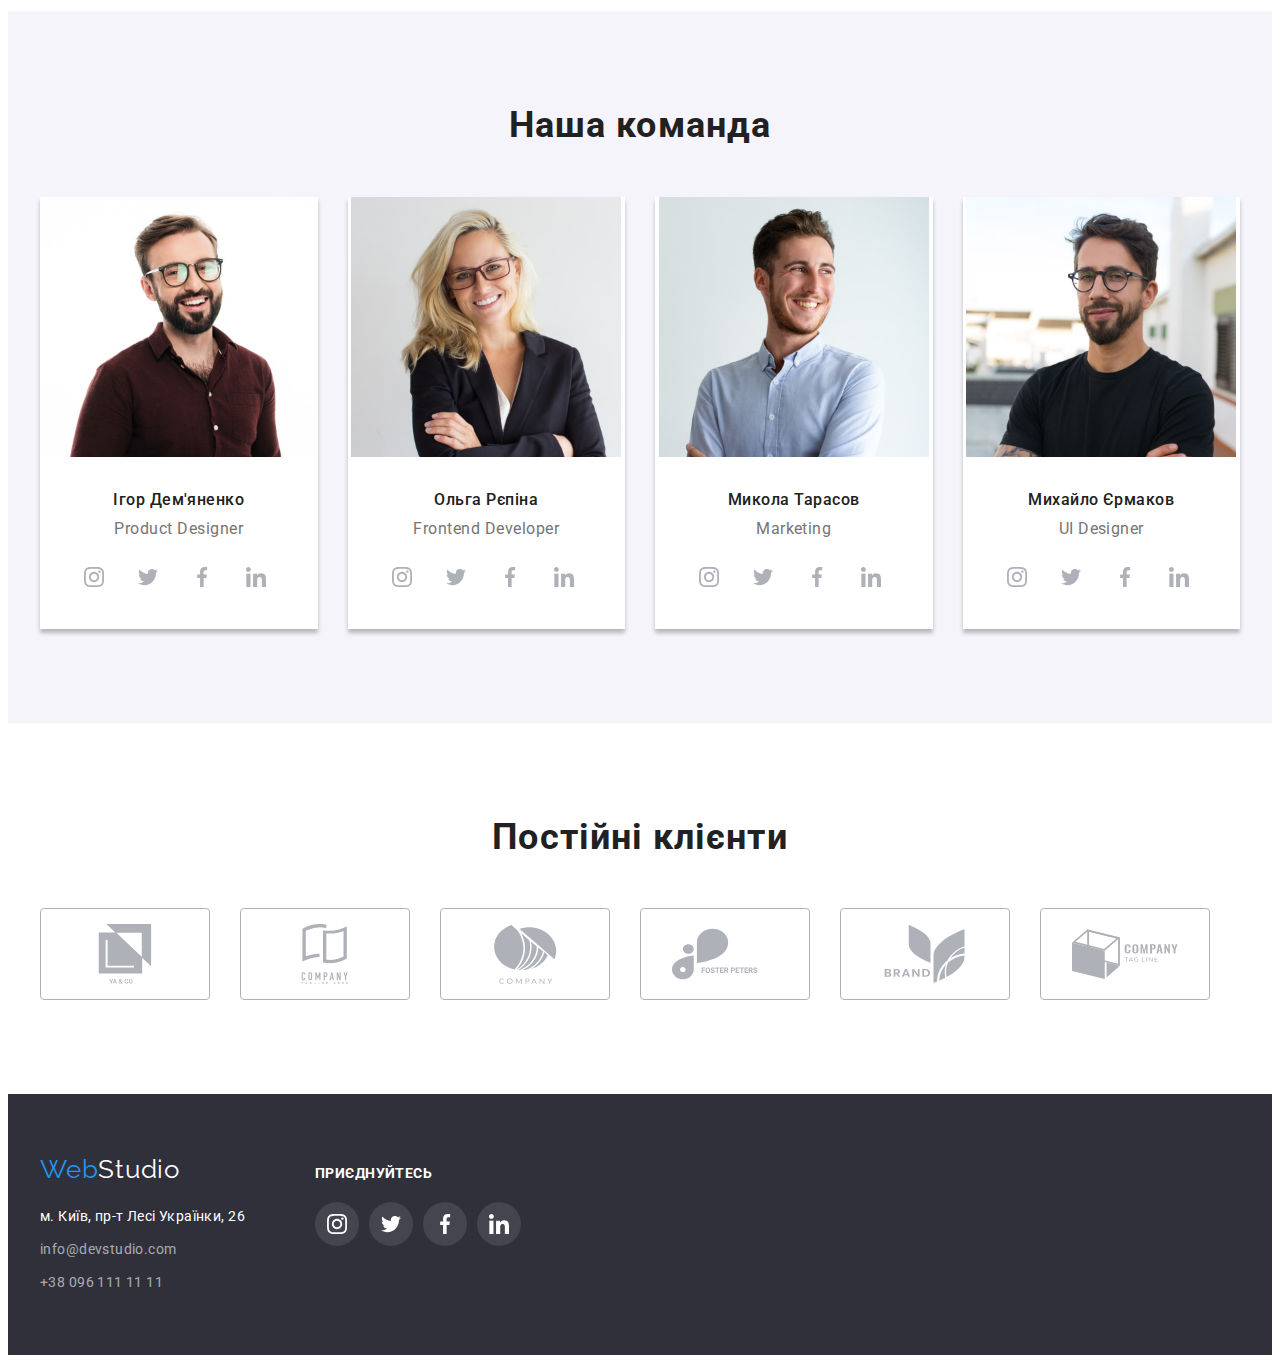
==== commit a1f309c7: "add" ====
--- a/index.html
+++ b/index.html
@@ -457,39 +457,57 @@
           </svg>
         </div>
         <form name="form-data" class="modal-form">
-          <h3 class="form-title">Залиште свої дані, ми вам передзвонимо</h3>
+          <p class="form-title">Залиште свої дані, ми вам передзвонимо</p>
           <div class="input-line">
             <label for="user-name" class="modal-label">Ім'я</label>
-            <input
-              name="user-name"
-              id="user-name"
-              type="text"
-              class="modal-input"
-            />
+            <div class="input-wraper">
+              <input
+                name="user-name"
+                id="user-name"
+                type="text"
+                class="modal-input"/>
+              <svg class="input-icon" width="18" height="18">
+                <use href="./images/icons.svg#icon-person"></use>
+              </svg>
+            </div>
+            
           </div>
           
-          <div class="input-line">
-            <label for="user-tel" class="modal-label">Телефон</label>
-            <input 
-              name="user-tel" 
-              id="user-tel" 
-              type="tel" 
-              class="modal-input" />
+            <div class="input-line">
+              <label for="user-tel" class="modal-label">Телефон</label>
+              <div class="input-wraper">
+              <input 
+                name="user-tel" 
+                id="user-tel" 
+                type="tel" 
+                class="modal-input" />
+              <svg class="input-icon" width="18" height="18">
+                <use href="./images/icons.svg#icon-phone"></use>
+              </svg>
+            </div>
           </div>
          
           <div class="input-line">
             <label for="user-mail" class="modal-label">Пошта</label>
-            <input
-              name="user-mail"
-              id="user-mail"
-              type="email"
-              class="modal-input"
-            /> 
+            <div class="input-wraper">
+              <input
+                name="user-mail"
+                id="user-mail"
+                type="email"
+                class="modal-input"/>
+              <svg class="input-icon" width="18" height="18">
+                <use href="./images/icons.svg#icon-email"></use>
+              </svg>
+            </div>
           </div>
           <div class="input-line">
             <label for="coment-text" class="modal-label">Коментар</label>
             <textarea name="coment-text" id="coment-text" placeholder="Введіть текст" class="modal-textarea" ></textarea>
           </div>
+          <fieldset>
+            <input type="checkbox">
+
+          </fieldset>
           
          
         </form>
--- a/css/styles.css
+++ b/css/styles.css
@@ -589,6 +589,7 @@
 .form-title {
   text-align: center;
   margin: 0 auto 12px;
+  font-weight: 700;
   font-size: 20px;
   line-height: 1.15;
   letter-spacing: 0.03em;
@@ -598,10 +599,17 @@
 .modal-input {
   width: 100%;
   height: 40px;
-  margin-bottom: 10px;
+  padding-left: 42px;
   border: 1px solid rgba(33, 33, 33, 0.2);
-  border-radius: 4px
-}
+  border-radius: 4px;
+  outline-style: none;
+  
+}
+
+.modal-input:focus-visible {
+  border-color: var(--active-color);
+}
+
 
 .modal-label {
   display: block;
@@ -628,3 +636,20 @@
   color: rgba(117, 117, 117, 0.5);
 }  
 
+.input-wraper {
+  position: relative;
+  margin-bottom: 10px;
+}
+
+.input-icon {
+  position: absolute;
+  left: 12px;
+  top: 50%;
+  transform: translateY(-50%);
+  fill: var(--main-color);
+}
+
+.modal-input:focus + .input-icon {
+  fill: var(--active-color);
+  
+}
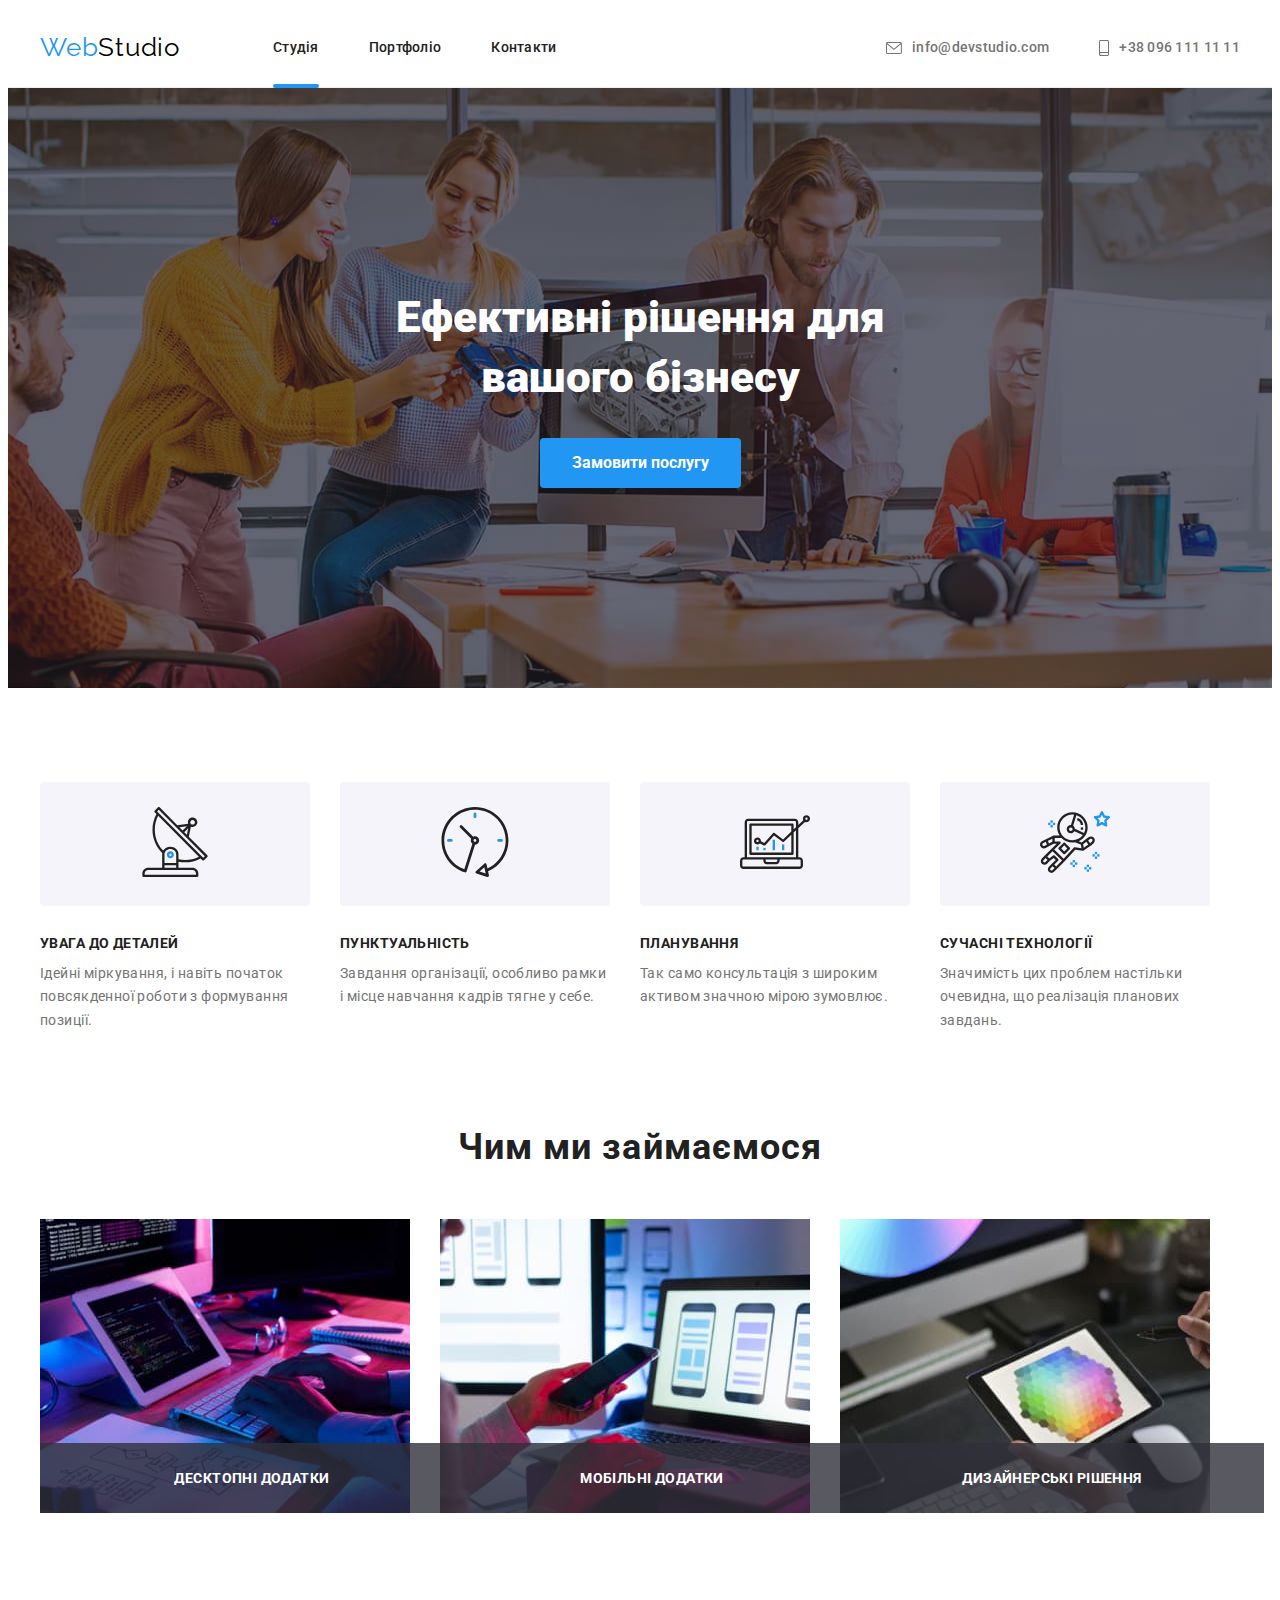
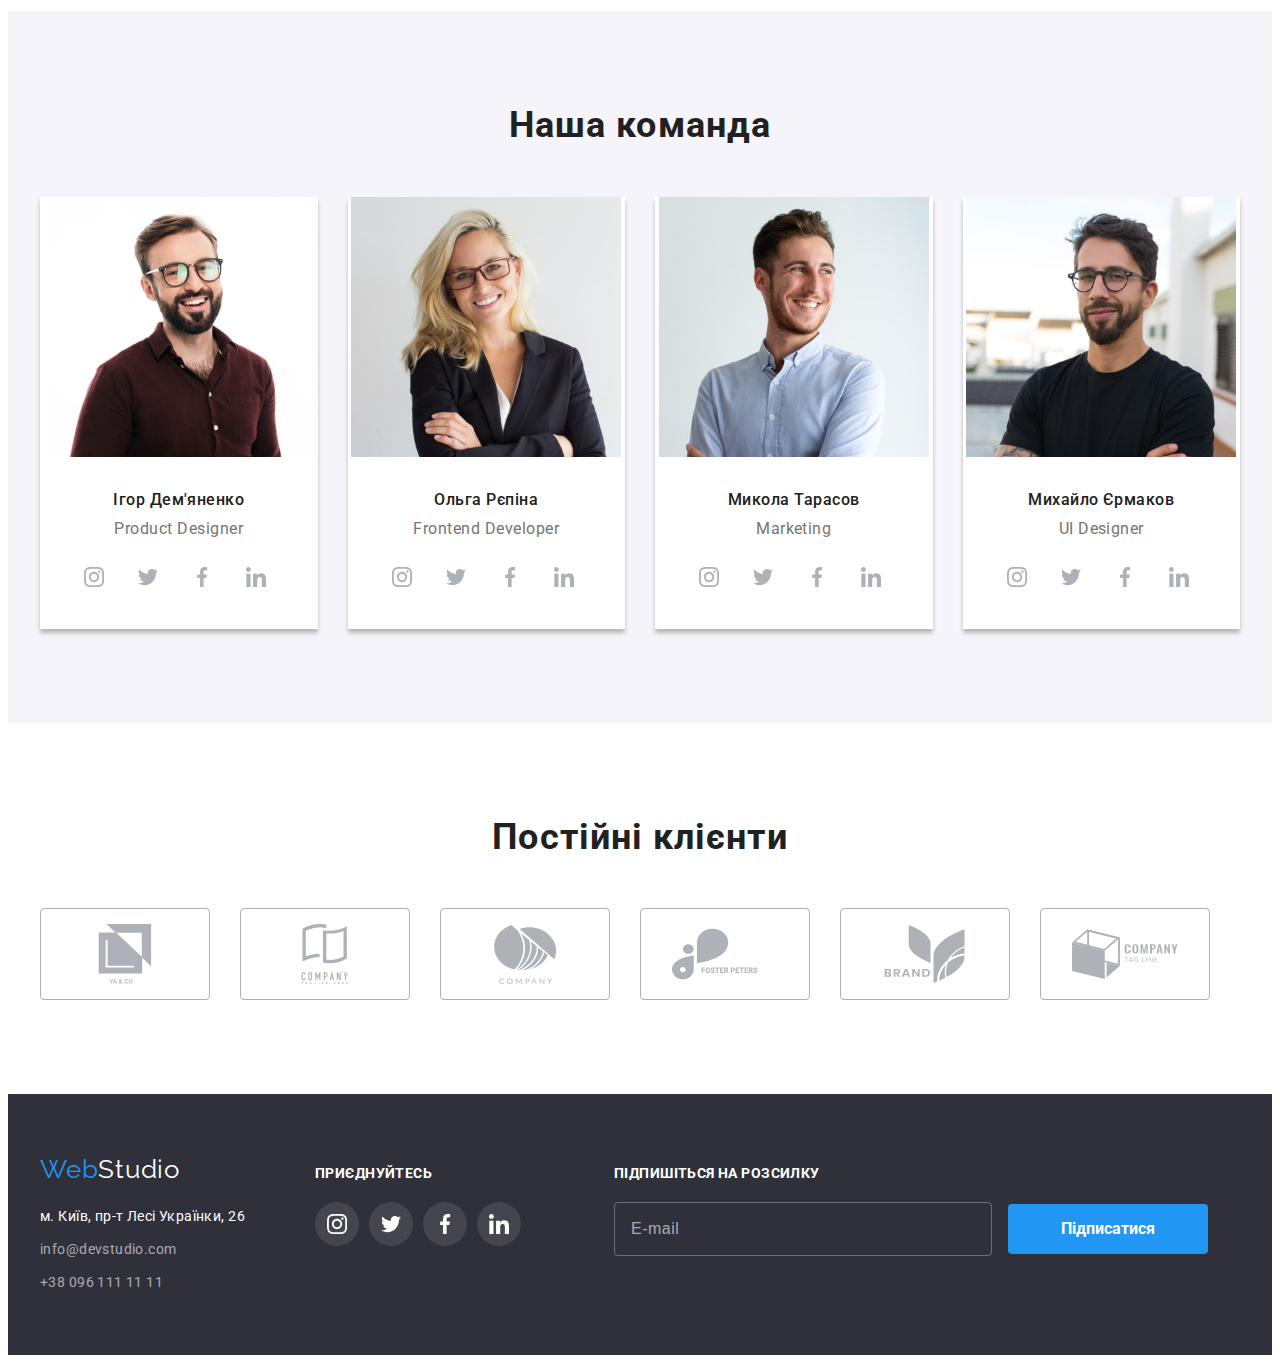
==== commit 2133e94d: "add" ====
--- a/index.html
+++ b/index.html
@@ -380,6 +380,7 @@
         </div>
       </section>
     </main>
+         <!-- Футер -->
     <footer class="footer">
       <div class="container">
         <div class="footer-address">
@@ -447,9 +448,23 @@
             </li>
           </ul>
         </div>
+        <div class="footer-form">
+          <h3 class="subscription-title">Підпишіться на розсилку</h3>
+          <form name="form-subscription" class="form-subscription">
+            <input 
+              name="user-mail"
+              type="email" 
+              class="footer-input"
+              placeholder="E-mail"
+            />
+            <button type="submit" class="footer-button button">
+              Підписатися</button>
+          </form>
+        </div>
       </div>
     </footer>
-    <div class="modal-backdrop" data-modal>
+            <!-- Модальне вікно -->
+    <div class="modal-backdrop is-hidden" data-modal>
       <div class="modal">
         <div class="close-sign" data-modal-close>
           <svg class="modal-icon" width="18" height="18">
@@ -504,15 +519,30 @@
             <label for="coment-text" class="modal-label">Коментар</label>
             <textarea name="coment-text" id="coment-text" placeholder="Введіть текст" class="modal-textarea" ></textarea>
           </div>
-          <fieldset>
-            <input type="checkbox">
-
-          </fieldset>
-          
-         
+          <div class="input-line check-line">
+              <input 
+                type="checkbox"
+                name="checkbox-agree"
+                id="checkbox-agree"
+                value="agree"
+                class="visually-hidden "
+              />
+              <label for="checkbox-agree" class="checkbox-agree">
+                <span class="icon-wrapper">
+                  <svg class="agree-icon" width="13" height="9">
+                    <use href="./images/icons.svg#icon-check-mark" ></use>
+                  </svg>
+                </span>
+                Погоджуюся з розсилкою та приймаю <a class="modal-link" href="">Умови договору</a>
+              </label>
+          </div>
+          <div class="form-button">
+            <button type="submit" class="modal-button button">Відправити</button>
+          </div>
         </form>
       </div>
     </div>
     <script src="./js/modal.js"></script>
   </body>
 </html>
+
--- a/css/styles.css
+++ b/css/styles.css
@@ -155,16 +155,17 @@
 .button {
   font-family: "Roboto";
   cursor: pointer;
-  border-radius: 4px;
-}
-.hero-button {
-  padding: 10px 32px;
   font-weight: 700;
   font-size: 16px;
   line-height: 1.87;
   color: var(--white-color);
   background-color: var(--active-color);
   border: none;
+  border-radius: 4px;
+}
+.hero-button {
+  padding: 10px 32px;
+  
 }
 
 /* Наші переваги */
@@ -417,6 +418,47 @@
   margin-left: 70px;
   padding-top: 12px;
 }
+
+.footer-form {
+  padding: 12px 0 0 93px;
+}
+
+.subscription-title {
+  margin-bottom: 20px;
+  font-size: 14px;
+  line-height: 1.14;
+  letter-spacing: 0.03em;
+  text-transform: uppercase;
+  color: var(--white-color); 
+}
+
+.footer-input {
+  width: 358px;
+  height: 50px;
+  padding-left: 16px;
+  border: 1px solid rgba(255, 255, 255, 0.3);
+  border-radius: 4px;
+  outline-style: none;
+  background-color: transparent;
+}
+
+.footer-input::placeholder{
+  font-size: 16px;
+  line-height: 1.25;
+  letter-spacing: 0.03em;
+  color: rgba(255, 255, 255, 0.6);
+}
+
+
+
+.footer-button {
+  display: inline-block;
+  width: 200px;
+  height: 50px;
+  margin-left: 12px;
+
+}
+
 
 /* Сторінка Портфоліо */
 
@@ -528,6 +570,8 @@
   letter-spacing: 0.03em;
   color: var(--white-color);
 }
+
+/* Модальне вікно */
 
 .modal-backdrop {
   position: fixed;
@@ -556,8 +600,6 @@
   transition: transform 300ms linear;
 }
 
-
-
 .modal .close-sign {
   position: absolute;
   display: flex;
@@ -651,5 +693,63 @@
 
 .modal-input:focus + .input-icon {
   fill: var(--active-color);
-  
-}
+}
+
+.check-line {
+margin: 20px 0 30px;
+padding-left: 13px;
+
+}
+
+.checkbox-agree {
+  display: flex;
+  align-items: center;
+  font-style: normal;
+  font-weight: 400;
+  font-size: 14px;
+  line-height: 24px;
+  letter-spacing: 0.03em;
+  color: #757575;
+}
+
+.checkbox-agree .icon-wrapper {
+  width: 16px;
+  height: 15px;
+  border: 1.8px solid var(--main-color);
+  border-radius: 1.7px;
+  margin-right: 8px;
+  display: flex;
+  justify-content: center;
+  align-items: center;
+}
+
+.checkbox-agree .agree-icon {
+  fill: transparent;
+}
+
+.check-line input:checked + .checkbox-agree .icon-wrapper {
+  background-color:var(--active-color);
+  border: none;
+}
+
+.check-line input:checked + .checkbox-agree .agree-icon {
+  fill: var(--white-color);
+}
+
+.modal-button {
+  display: inline-block;
+  width: 200px;
+  height: 50px;
+  padding: 10px 52px;
+}
+
+.form-button {
+  padding-left: 124px;
+}
+
+.modal-link {
+  color: var(--active-color);
+}
+
+
+
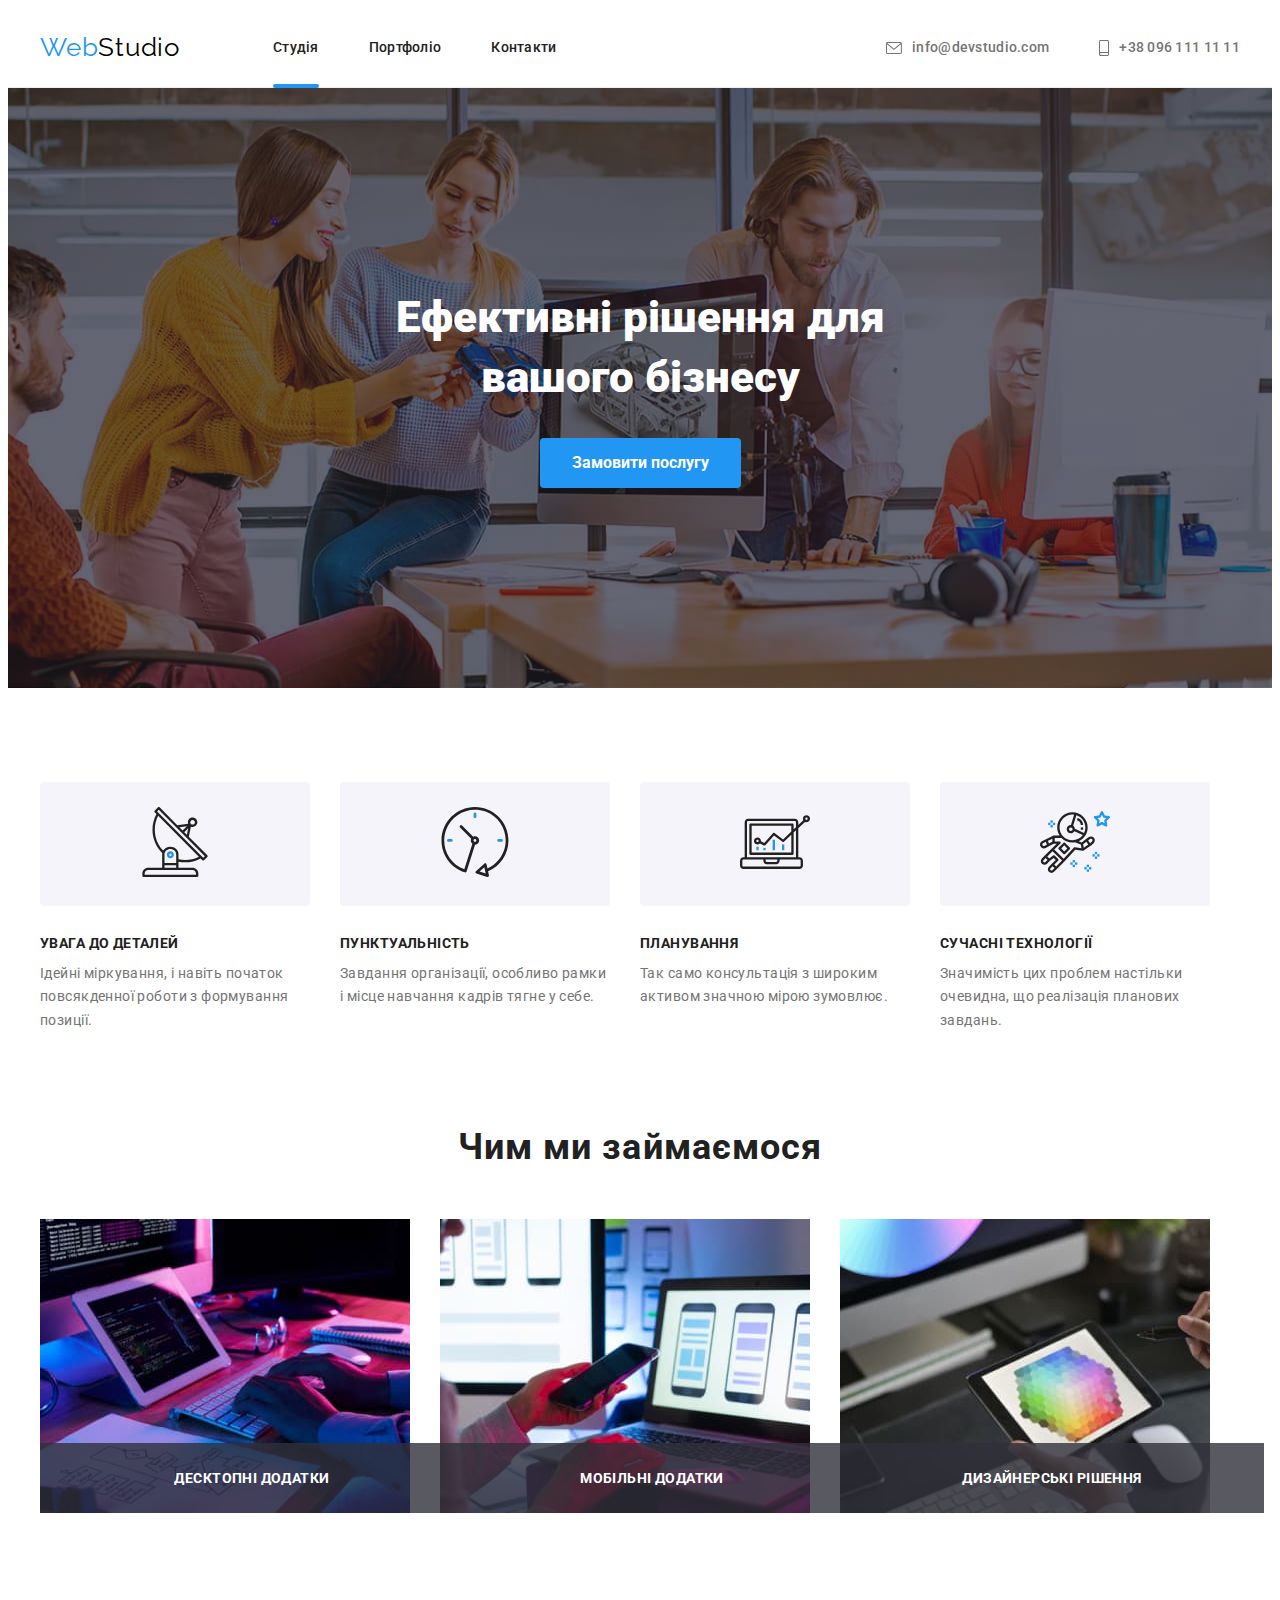
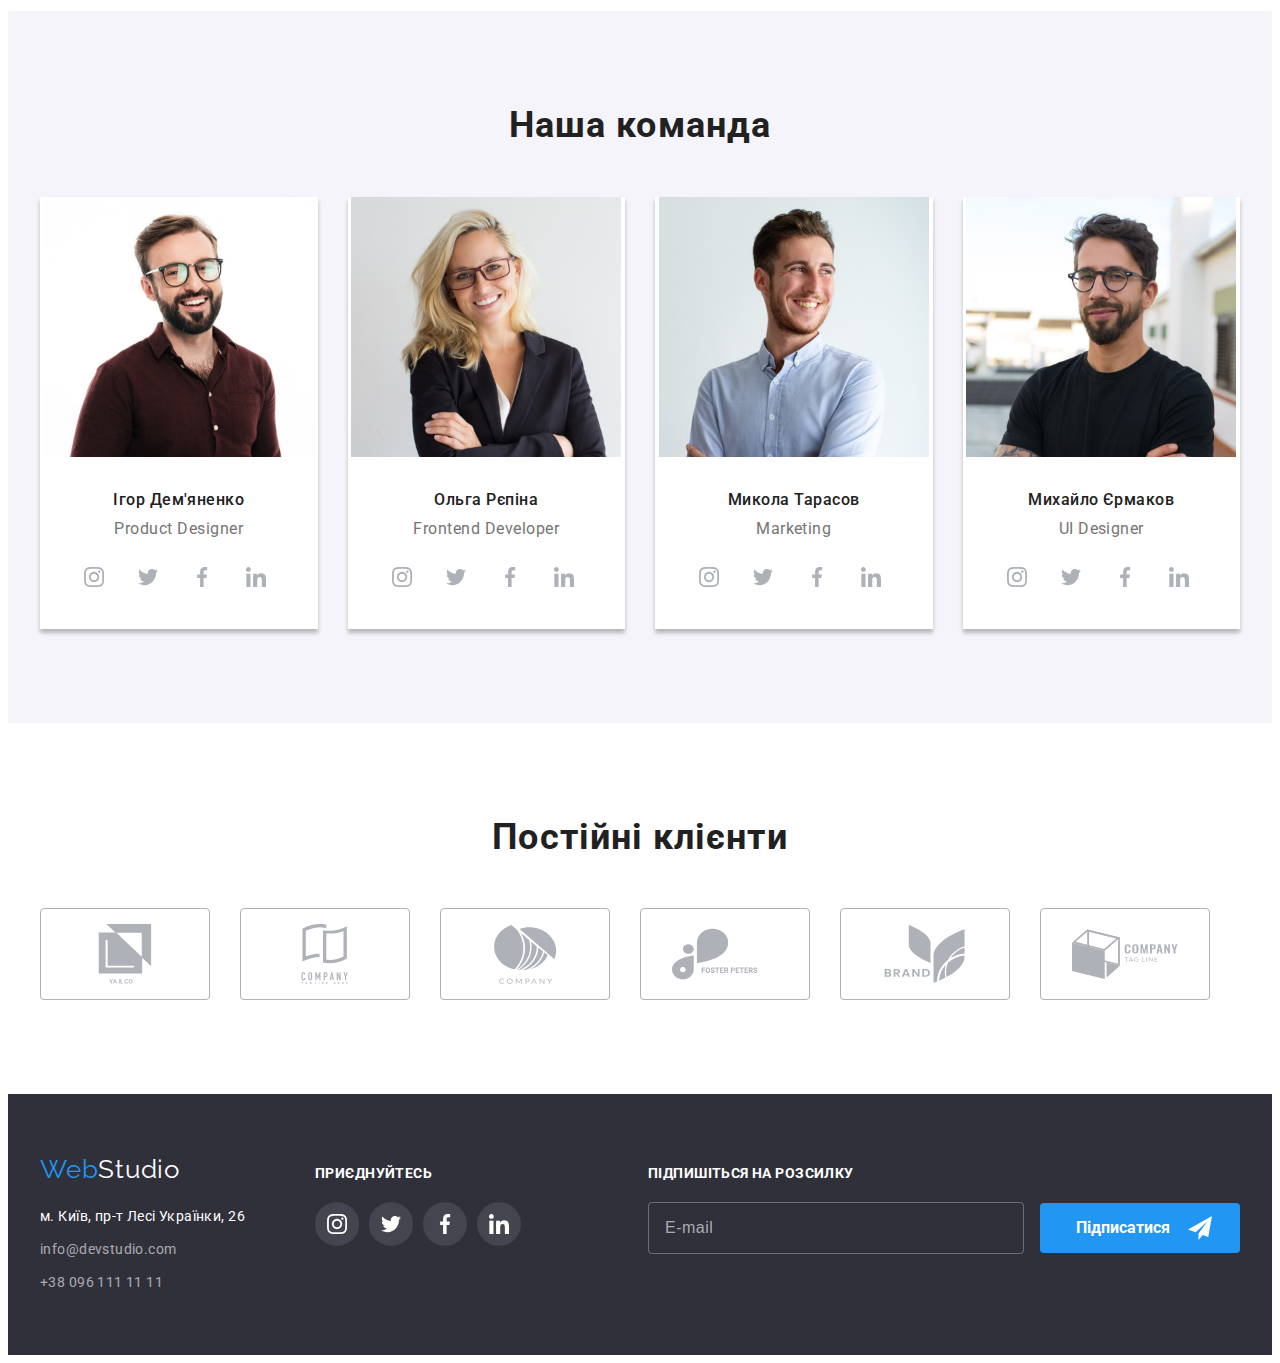
==== commit dd56ae59: "add" ====
--- a/index.html
+++ b/index.html
@@ -457,8 +457,11 @@
               class="footer-input"
               placeholder="E-mail"
             />
-            <button type="submit" class="footer-button button">
-              Підписатися</button>
+            <div class="button-wrapper">
+              <button type="submit" class="footer-button button">
+                <span class="button-text">Підписатися</span></button>
+                <svg class="subscription-icon" width="24" height="24"><use href="./images/icons.svg#icon-send"></use></svg>
+            </div>
           </form>
         </div>
       </div>
@@ -533,7 +536,7 @@
                     <use href="./images/icons.svg#icon-check-mark" ></use>
                   </svg>
                 </span>
-                Погоджуюся з розсилкою та приймаю <a class="modal-link" href="">Умови договору</a>
+                Погоджуюся з розсилкою та приймаю <a class="modal-link" href=""> Умови договору </a>
               </label>
           </div>
           <div class="form-button">
--- a/css/styles.css
+++ b/css/styles.css
@@ -365,6 +365,7 @@
 .footer {
   padding: 60px 0;
   background: var(--background-footer-color);
+  
 }
 .footer-logo {
   margin-bottom: 20px;
@@ -420,7 +421,9 @@
 }
 
 .footer-form {
-  padding: 12px 0 0 93px;
+  padding: 12px 0 0 113px;
+  margin-left: auto;
+  
 }
 
 .subscription-title {
@@ -435,11 +438,15 @@
 .footer-input {
   width: 358px;
   height: 50px;
-  padding-left: 16px;
+  padding:0 0 0 16px;
   border: 1px solid rgba(255, 255, 255, 0.3);
   border-radius: 4px;
   outline-style: none;
   background-color: transparent;
+  font-size: 14px;
+  line-height: 1.25;
+  letter-spacing: 0.03em;
+  color: rgba(255, 255, 255, 0.6)
 }
 
 .footer-input::placeholder{
@@ -449,14 +456,31 @@
   color: rgba(255, 255, 255, 0.6);
 }
 
+.button-wrapper {
+  display: inline-block;
+  position: relative;
+}
 
 
 .footer-button {
-  display: inline-block;
   width: 200px;
   height: 50px;
+  padding: 10px 0;
   margin-left: 12px;
-
+  align-items: center;
+  
+  
+}
+
+.button-text {
+  margin-right: 34px;
+}
+
+.subscription-icon {
+  position: absolute;
+  top: 13px;
+  right: 28px;
+  
 }
 
 
@@ -650,6 +674,7 @@
 
 .modal-input:focus-visible {
   border-color: var(--active-color);
+  transition:  250ms cubic-bezier(0.4, 0, 0.2, 1);
 }
 
 
@@ -693,6 +718,7 @@
 
 .modal-input:focus + .input-icon {
   fill: var(--active-color);
+  transition:  250ms cubic-bezier(0.4, 0, 0.2, 1);
 }
 
 .check-line {
@@ -730,6 +756,7 @@
 .check-line input:checked + .checkbox-agree .icon-wrapper {
   background-color:var(--active-color);
   border: none;
+  transition:  250ms cubic-bezier(0.4, 0, 0.2, 1);
 }
 
 .check-line input:checked + .checkbox-agree .agree-icon {
@@ -741,13 +768,16 @@
   width: 200px;
   height: 50px;
   padding: 10px 52px;
+  
 }
 
 .form-button {
   padding-left: 124px;
+  
 }
 
 .modal-link {
+  margin-left: 3px;
   color: var(--active-color);
 }
 
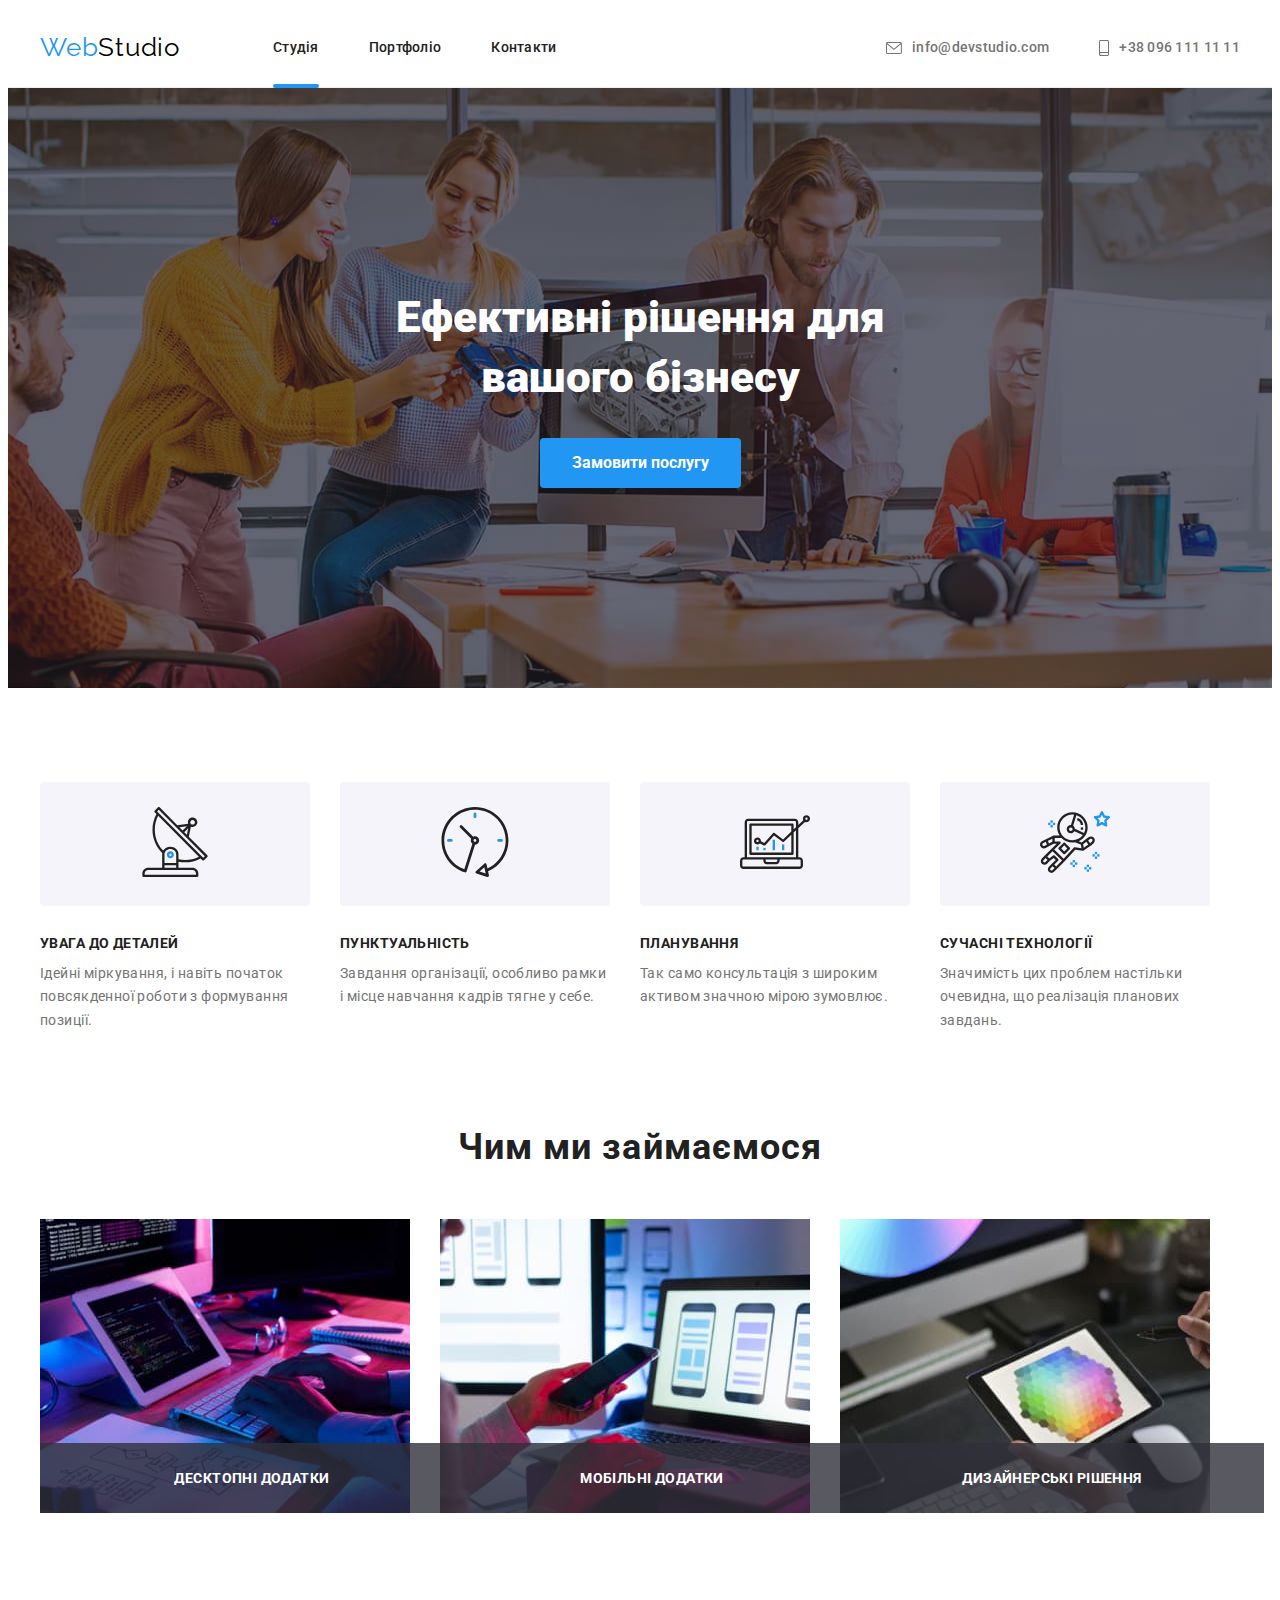
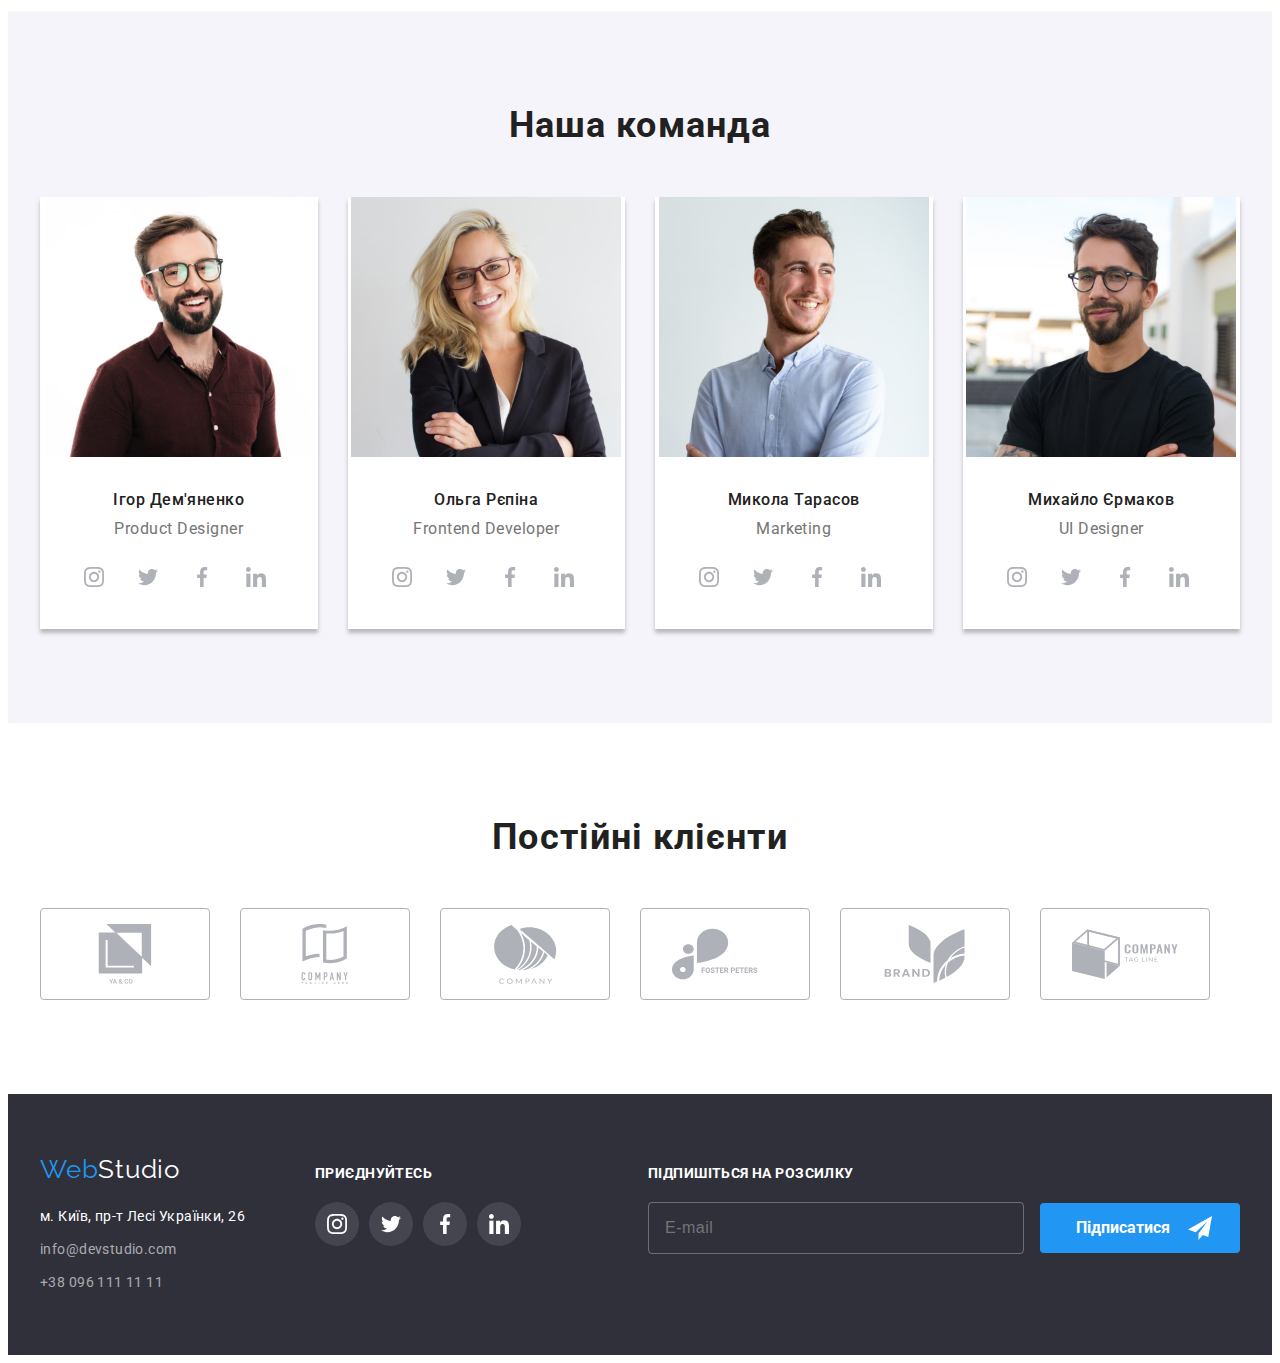
==== commit a492abba: "add" ====
--- a/index.html
+++ b/index.html
@@ -471,7 +471,7 @@
       <div class="modal">
         <div class="close-sign" data-modal-close>
           <svg class="modal-icon" width="18" height="18">
-            <use href="./images/close.svg#icon-close"></use>
+            <use href="./images/icons.svg#icon-close"></use>
           </svg>
         </div>
         <form name="form-data" class="modal-form">
--- a/css/styles.css
+++ b/css/styles.css
@@ -446,14 +446,20 @@
   font-size: 14px;
   line-height: 1.25;
   letter-spacing: 0.03em;
-  color: rgba(255, 255, 255, 0.6)
-}
-
-.footer-input::placeholder{
+  color: rgba(255, 255, 255,);
+}
+
+.footer-input::placeholder {
   font-size: 16px;
   line-height: 1.25;
   letter-spacing: 0.03em;
-  color: rgba(255, 255, 255, 0.6);
+  color: rgba(255, 255, 255,);
+}
+
+.footer-input:focus-visible {
+  background-color: var(--white-color);
+  border-color: var(--white-color);
+  transition:  250ms cubic-bezier(0.4, 0, 0.2, 1);
 }
 
 .button-wrapper {
@@ -624,14 +630,12 @@
   transition: transform 300ms linear;
 }
 
-.modal .close-sign {
+.close-sign {
   position: absolute;
   display: flex;
-  justify-content: center;
   cursor: pointer;
-  align-items: center;
-  top: 0;
-  right: 20px;
+  top: 8px;
+  right: 8px;
   border: 1px solid rgba(0, 0, 0, 0.1);
   border-radius: 50%;
   padding: 9px 10px;
@@ -639,7 +643,11 @@
 }
 
 .modal-icon {
-  color: var(--header-logo-color);
+  fill: var(--header-logo-color);
+}
+
+.close-sign:hover .modal-icon {
+  fill: var(--active-color);
 }
 
 .is-hidden {
@@ -677,7 +685,6 @@
   transition:  250ms cubic-bezier(0.4, 0, 0.2, 1);
 }
 
-
 .modal-label {
   display: block;
   font-size: 12px;
@@ -694,6 +701,12 @@
   border-radius: 4px;
   resize: none;
   padding: 12px 16px;
+  outline-style: none;
+}
+
+.modal-textarea:focus-visible {
+  border-color: var(--active-color);
+  transition:  250ms cubic-bezier(0.4, 0, 0.2, 1);
 }
  
 .modal-textarea::placeholder {
